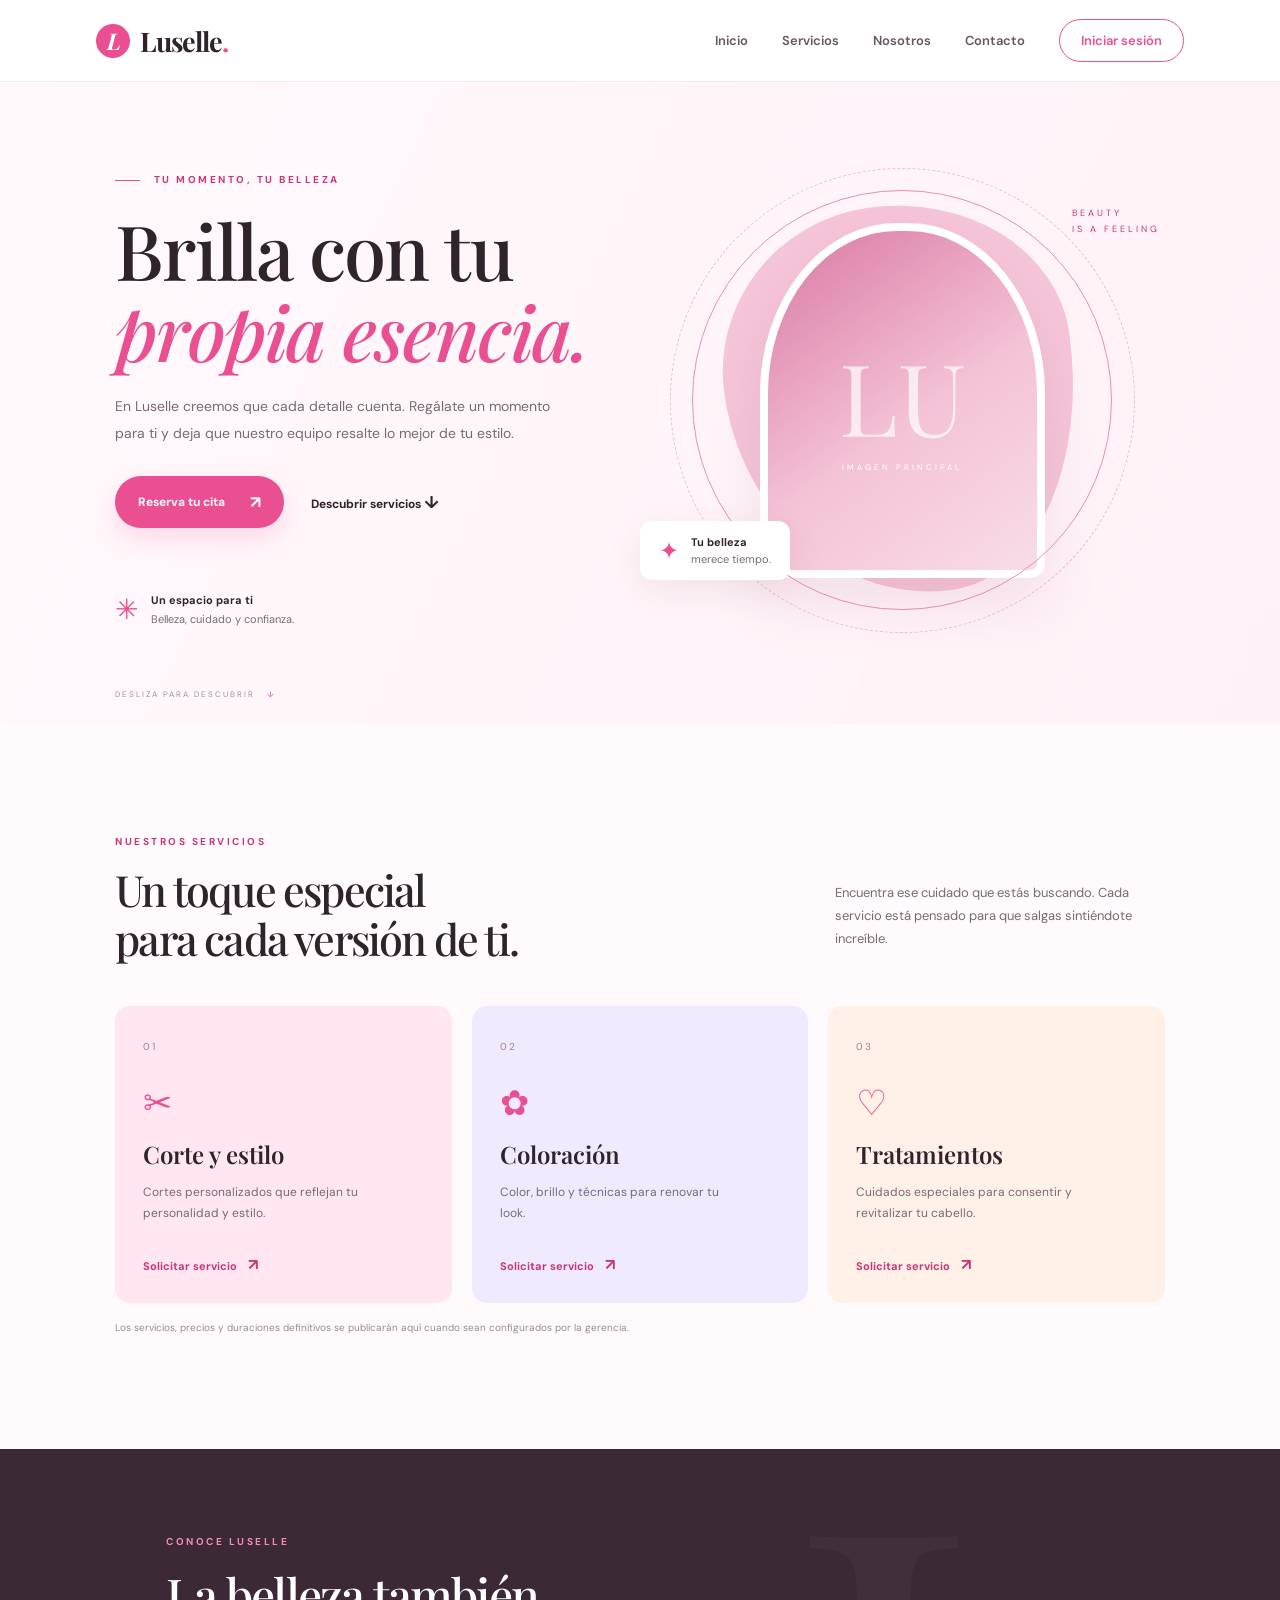
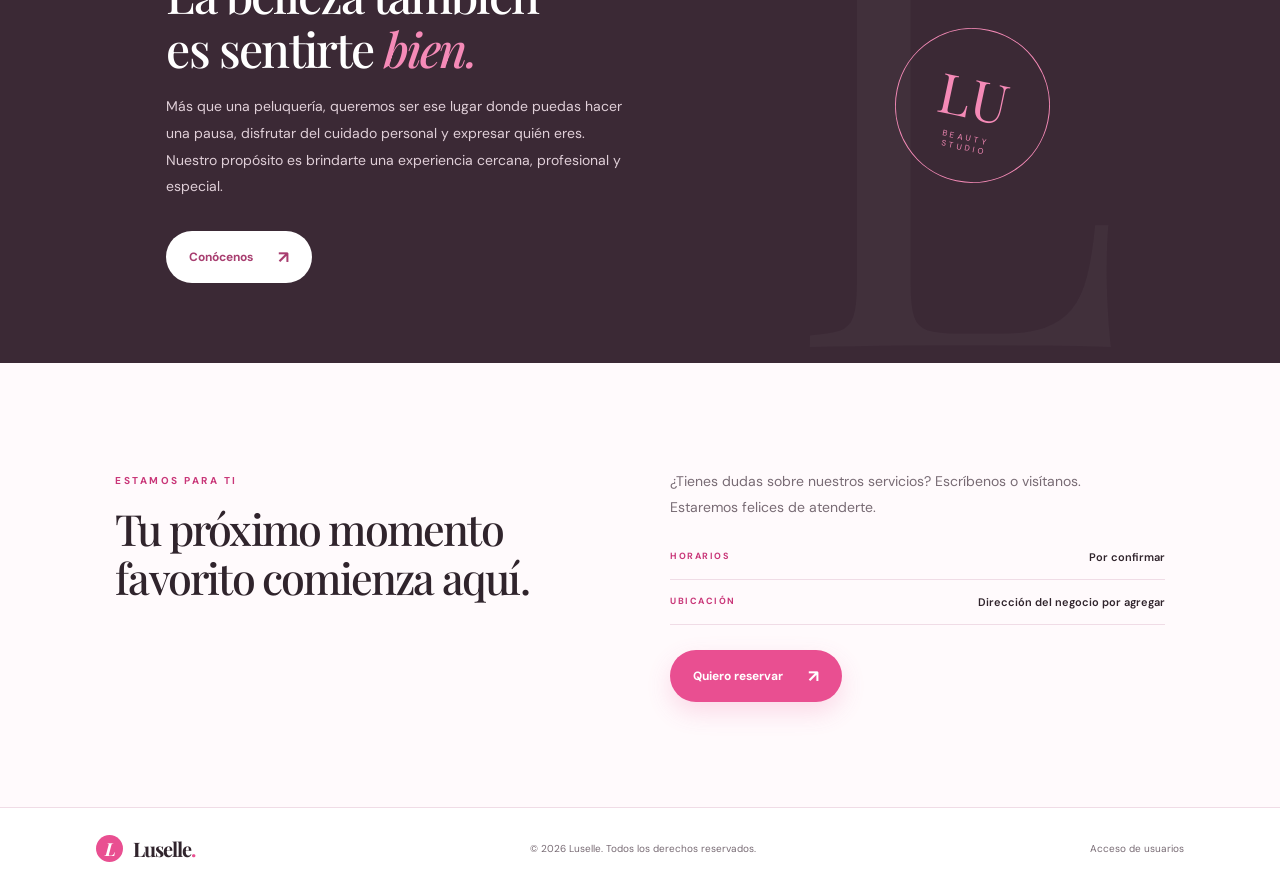
==== index.html @ 965e71ef "Primera version de luselle" ====
<!DOCTYPE html>
<html lang="es">
<head>
  <meta charset="UTF-8">
  <meta name="viewport" content="width=device-width, initial-scale=1.0">
  <meta name="description" content="Luselle: peluquería y belleza. Descubre nuestros servicios y reserva tu próxima cita.">
  <title>Luselle | Belleza que habla por ti</title>
  <link rel="preconnect" href="https://fonts.googleapis.com">
  <link rel="preconnect" href="https://fonts.gstatic.com" crossorigin>
  <link href="https://fonts.googleapis.com/css2?family=DM+Sans:wght@400;500;600;700&family=Playfair+Display:wght@500;600;700&display=swap" rel="stylesheet">
  <link rel="stylesheet" href="css/styles.css">
</head>
<body>
  <header class="site-header">
    <a class="brand" href="#inicio" aria-label="Luselle, ir al inicio"><span class="brand-mark">L</span><span>Luselle<span class="brand-dot">.</span></span></a>
    <button class="menu-toggle" id="menuToggle" aria-label="Abrir menú" aria-expanded="false">☰</button>
    <nav class="nav" id="mainNav">
      <a href="#inicio">Inicio</a>
      <a href="#servicios">Servicios</a>
      <a href="#nosotros">Nosotros</a>
      <a href="#contacto">Contacto</a>
      <a class="nav-login" href="login.html">Iniciar sesión</a>
    </nav>
  </header>

  <main>
    <section class="hero" id="inicio">
      <div class="hero-content">
        <span class="eyebrow"><span class="eyebrow-line"></span> TU MOMENTO, TU BELLEZA</span>
        <h1>Brilla con tu<br><em>propia esencia.</em></h1>
        <p>En Luselle creemos que cada detalle cuenta. Regálate un momento para ti y deja que nuestro equipo resalte lo mejor de tu estilo.</p>
        <div class="hero-actions">
          <a class="button button-primary" href="login.html">Reserva tu cita <span>↗</span></a>
          <a class="text-link" href="#servicios">Descubrir servicios <span>↓</span></a>
        </div>
        <div class="hero-note"><span class="note-star">✳</span><span><strong>Un espacio para ti</strong><br> Belleza, cuidado y confianza.</span></div>
      </div>
      <div class="hero-art" aria-label="Imagen decorativa de belleza">
        <div class="art-blob"></div>
        <div class="art-circle circle-one"></div>
        <div class="art-circle circle-two"></div>
        <div class="art-label">BEAUTY<br>IS A FEELING</div>
        <div class="art-card"><span>✦</span><div><strong>Tu belleza</strong><small> merece tiempo.</small></div></div>
        <div class="art-image-placeholder"><span>LU</span><small>IMAGEN PRINCIPAL</small></div>
      </div>
      <a class="scroll-cue" href="#servicios">DESLIZA PARA DESCUBRIR <span>↓</span></a>
    </section>

    <section class="section services-section" id="servicios">
      <div class="section-heading">
        <div><span class="eyebrow">NUESTROS SERVICIOS</span><h2>Un toque especial<br>para cada versión de ti.</h2></div>
        <p>Encuentra ese cuidado que estás buscando. Cada servicio está pensado para que salgas sintiéndote increíble.</p>
      </div>
      <div class="service-grid">
        <article class="service-card service-pink"><span class="service-number">01</span><div class="service-icon">✂</div><h3>Corte y estilo</h3><p>Cortes personalizados que reflejan tu personalidad y estilo.</p><a href="login.html">Solicitar servicio <span>↗</span></a></article>
        <article class="service-card service-lilac"><span class="service-number">02</span><div class="service-icon">✿</div><h3>Coloración</h3><p>Color, brillo y técnicas para renovar tu look.</p><a href="login.html">Solicitar servicio <span>↗</span></a></article>
        <article class="service-card service-peach"><span class="service-number">03</span><div class="service-icon">♡</div><h3>Tratamientos</h3><p>Cuidados especiales para consentir y revitalizar tu cabello.</p><a href="login.html">Solicitar servicio <span>↗</span></a></article>
      </div>
      <p class="service-footnote">Los servicios, precios y duraciones definitivos se publicarán aquí cuando sean configurados por la gerencia.</p>
    </section>

    <section class="about-section" id="nosotros">
      <div class="about-decoration">L</div>
      <div class="about-copy"><span class="eyebrow">CONOCE LUSELLE</span><h2>La belleza también<br>es sentirte <em>bien.</em></h2><p>Más que una peluquería, queremos ser ese lugar donde puedas hacer una pausa, disfrutar del cuidado personal y expresar quién eres. Nuestro propósito es brindarte una experiencia cercana, profesional y especial.</p><a class="button button-light" href="#contacto">Conócenos <span>↗</span></a></div>
      <div class="about-stamp"><span>LU</span><small>BEAUTY<br>STUDIO</small></div>
    </section>

    <section class="contact-section section" id="contacto">
      <div><span class="eyebrow">ESTAMOS PARA TI</span><h2>Tu próximo momento<br>favorito comienza aquí.</h2></div>
      <div class="contact-details"><p>¿Tienes dudas sobre nuestros servicios? Escríbenos o visítanos. Estaremos felices de atenderte.</p><div class="contact-line"><span>HORARIOS</span><strong>Por confirmar</strong></div><div class="contact-line"><span>UBICACIÓN</span><strong>Dirección del negocio por agregar</strong></div><a class="button button-primary" href="login.html">Quiero reservar <span>↗</span></a></div>
    </section>
  </main>

  <footer class="footer"><a class="brand brand-footer" href="#inicio"><span class="brand-mark">L</span><span>Luselle<span class="brand-dot">.</span></span></a><span>© <span id="year"></span> Luselle. Todos los derechos reservados.</span><a href="login.html">Acceso de usuarios</a></footer>
  <script src="js/main.js"></script>
</body>
</html>
---- css/styles.css ----
:root{--pink:#e94f91;--pink-dark:#c93678;--rose:#fff0f6;--ink:#30242c;--muted:#786b74;--cream:#fffafc;--lilac:#f0e9ff;--peach:#fff0e8;--line:#f0dce6}*{box-sizing:border-box}html{scroll-behavior:smooth}body{margin:0;background:var(--cream);color:var(--ink);font-family:"DM Sans",sans-serif}a{color:inherit;text-decoration:none}.site-header{height:82px;padding:0 7.5%;display:flex;align-items:center;justify-content:space-between;background:#fff;position:sticky;top:0;z-index:10;border-bottom:1px solid #f8eaf0}.brand{display:flex;align-items:center;gap:10px;font-family:"Playfair Display",serif;font-size:27px;font-weight:700;letter-spacing:-1px}.brand-mark{width:34px;height:34px;border-radius:50%;display:grid;place-items:center;background:var(--pink);color:white;font-style:italic;font-size:23px}.brand-dot{color:var(--pink)}.nav{display:flex;align-items:center;gap:34px;font-size:13px;font-weight:600}.nav>a:not(.nav-login){color:#655761}.nav>a:hover,.text-link:hover{color:var(--pink)}.nav-login{padding:12px 21px;border:1px solid var(--pink);border-radius:30px;color:var(--pink)}.menu-toggle{display:none;border:0;background:none;font-size:25px;color:var(--ink)}.hero{min-height:630px;padding:85px 9% 90px;display:grid;grid-template-columns:1fr 1fr;align-items:center;position:relative;overflow:hidden;background:linear-gradient(115deg,#fff9fc 0%,#fff1f7 100%)}.hero-content{max-width:550px;z-index:1}.eyebrow{font-size:10px;letter-spacing:2.5px;font-weight:700;color:var(--pink-dark)}.eyebrow-line{display:inline-block;width:25px;height:1px;background:var(--pink);vertical-align:middle;margin-right:9px}.hero h1,.section h2,.about-copy h2,.contact-section h2,.login-brand h1{font-family:"Playfair Display",serif;font-weight:500;letter-spacing:-1.8px}.hero h1{font-size:clamp(48px,6vw,76px);line-height:1.06;margin:22px 0}.hero h1 em,.about-copy h2 em,.login-brand h1 em{color:var(--pink);font-weight:500}.hero-content>p,.about-copy>p,.contact-details>p{color:var(--muted);font-size:14px;line-height:1.9;max-width:450px}.hero-actions{display:flex;align-items:center;gap:27px;margin-top:30px}.button{display:inline-flex;align-items:center;justify-content:center;gap:25px;padding:15px 23px;border-radius:30px;font-size:12px;font-weight:700;border:0;cursor:pointer}.button-primary{background:var(--pink);color:#fff;box-shadow:0 10px 25px #e94f9130}.button-primary:hover{background:var(--pink-dark);transform:translateY(-2px)}.button span,.text-link span{font-size:17px}.text-link{font-size:12px;font-weight:700}.hero-note{display:flex;align-items:center;gap:13px;margin-top:58px;font-size:11px;color:var(--muted);line-height:1.7}.note-star{font-size:28px;color:var(--pink)}.hero-note strong{color:var(--ink)}.hero-art{height:440px;position:relative;display:grid;place-items:center}.art-blob{width:350px;height:390px;background:#f5c5d9;border-radius:48% 52% 43% 57%/42% 39% 61% 58%;transform:rotate(-8deg);position:absolute}.art-image-placeholder{width:285px;height:355px;border-radius:48% 48% 15px 15px;background:linear-gradient(145deg,#d979a3,#f4c2d6 55%,#f8dce8);position:relative;z-index:1;display:flex;flex-direction:column;align-items:center;justify-content:center;color:#fff;border:8px solid #fff;box-shadow:0 25px 55px #9d4b7020}.art-image-placeholder span{font-family:"Playfair Display";font-size:100px;opacity:.7}.art-image-placeholder small{font-size:8px;letter-spacing:3px}.art-circle{position:absolute;border:1px solid #e98db4;border-radius:50%;z-index:2}.circle-one{width:420px;height:420px}.circle-two{width:465px;height:465px;border-style:dashed;opacity:.55}.art-label{position:absolute;top:26px;right:1%;font-size:9px;line-height:1.7;letter-spacing:3px;color:var(--pink-dark);z-index:3}.art-card{position:absolute;bottom:40px;left:0;background:#fff;padding:14px 19px;display:flex;align-items:center;gap:12px;border-radius:12px;box-shadow:0 10px 35px #71334e18;z-index:3}.art-card>span{color:var(--pink);font-size:24px}.art-card strong,.art-card small{display:block;font-size:11px}.art-card small{color:var(--muted);margin-top:3px}.scroll-cue{position:absolute;bottom:25px;left:9%;font-size:8px;letter-spacing:2px;color:#a58d99}.scroll-cue span{color:var(--pink);margin-left:8px}.section{padding:105px 9%}.section-heading{display:flex;justify-content:space-between;align-items:end;margin-bottom:42px}.section h2,.contact-section h2{font-size:43px;line-height:1.15;margin:15px 0 0}.section-heading>p{max-width:330px;color:var(--muted);font-size:13px;line-height:1.8}.service-grid{display:grid;grid-template-columns:repeat(3,1fr);gap:20px}.service-card{min-height:280px;padding:28px;border-radius:15px;position:relative;overflow:hidden}.service-pink{background:#ffe6f0}.service-lilac{background:#f0eaff}.service-peach{background:#fff0e8}.service-number{font-size:10px;letter-spacing:2px;color:#a77d91}.service-icon{font-size:35px;color:var(--pink);margin:25px 0 12px}.service-card h3{font-family:"Playfair Display";font-size:24px;font-weight:600;margin:0 0 10px}.service-card p{font-size:12px;line-height:1.8;color:var(--muted);max-width:240px}.service-card>a{display:inline-block;margin-top:17px;font-size:11px;font-weight:700;color:var(--pink-dark)}.service-card>a span{font-size:16px;margin-left:8px}.service-footnote{font-size:10px;color:#9a8992;margin-top:18px}.about-section{min-height:440px;background:#3b2935;color:#fff;padding:80px 13%;position:relative;overflow:hidden;display:flex;align-items:center}.about-copy{max-width:540px;position:relative;z-index:1}.about-copy .eyebrow{color:#f58ab7}.about-copy h2{font-size:48px;line-height:1.12;margin:18px 0}.about-copy h2 em{color:#f58ab7}.about-copy>p{color:#e0cfd8;max-width:470px}.button-light{background:#fff;color:#a83e70;margin-top:17px}.about-decoration{position:absolute;right:12%;top:-130px;font-family:"Playfair Display";font-size:580px;color:#ffffff08}.about-stamp{position:absolute;right:18%;width:155px;height:155px;border:1px solid #f58ab7;border-radius:50%;display:flex;align-items:center;justify-content:center;flex-direction:column;color:#f58ab7;transform:rotate(12deg)}.about-stamp span{font-family:"Playfair Display";font-size:55px}.about-stamp small{font-size:8px;letter-spacing:3px;text-align:center}.contact-section{display:grid;grid-template-columns:1fr 1fr;gap:60px}.contact-details>p{margin-top:0}.contact-line{padding:15px 0;border-bottom:1px solid var(--line);display:flex;justify-content:space-between;gap:20px;font-size:11px}.contact-line span{color:var(--pink-dark);letter-spacing:1.5px;font-size:9px;font-weight:700}.contact-line strong{font-weight:600}.contact-details .button{margin-top:25px}.footer{padding:27px 7.5%;display:flex;align-items:center;justify-content:space-between;background:#fff;border-top:1px solid var(--line);font-size:10px;color:var(--muted)}.brand-footer{font-size:20px;color:var(--ink)}.brand-footer .brand-mark{width:27px;height:27px;font-size:18px}.login-page{min-height:100vh;background:linear-gradient(135deg,#fff5f9,#fce3ee);padding:35px 7%}.back-home{font-size:12px;color:var(--pink-dark);font-weight:700}.login-shell{max-width:950px;min-height:590px;margin:35px auto;background:white;border-radius:22px;overflow:hidden;display:grid;grid-template-columns:1fr 1fr;box-shadow:0 25px 80px #9d4b7018}.login-brand{background:#3b2935;color:white;padding:55px 45px;position:relative;overflow:hidden}.login-brand .brand{color:white;margin-bottom:75px}.login-brand .eyebrow{color:#f58ab7}.login-brand h1{font-size:48px;line-height:1.12}.login-brand>p{font-size:12px;line-height:1.8;color:#e0cfd8;max-width:300px}.login-decoration{position:absolute;right:-25px;bottom:-90px;font-size:260px;color:#f58ab71c}.login-form{padding:70px 55px;display:flex;flex-direction:column;justify-content:center}.login-form h2{font-family:"Playfair Display";font-size:34px;margin:12px 0 30px}.login-form label{font-size:11px;font-weight:700;margin:15px 0 8px}.login-form input{padding:14px;border:1px solid var(--line);border-radius:8px;font:inherit;font-size:12px;outline:none}.login-form input:focus{border-color:var(--pink)}.login-submit{margin-top:25px;width:100%}.form-note,.login-help{font-size:10px;line-height:1.6;color:#988791;text-align:center}.login-help{margin-top:25px}.login-help span{color:var(--pink-dark)}@media(max-width:800px){.site-header{height:70px;padding:0 6%}.menu-toggle{display:block}.nav{display:none;position:absolute;top:70px;left:0;right:0;background:white;padding:22px 6%;flex-direction:column;align-items:stretch;gap:20px;box-shadow:0 15px 25px #0000000c}.nav.open{display:flex}.nav-login{text-align:center}.hero{grid-template-columns:1fr;padding:65px 7% 90px}.hero-art{height:390px;margin-top:30px}.section{padding:75px 7%}.section-heading{display:block}.section-heading>p{margin-top:20px}.service-grid{grid-template-columns:1fr}.service-card{min-height:240px}.about-section{padding:70px 8%}.about-stamp{right:7%;opacity:.35}.contact-section{grid-template-columns:1fr;gap:25px}.footer{padding:25px 6%;gap:15px;flex-wrap:wrap}.login-shell{grid-template-columns:1fr}.login-brand{padding:35px}.login-brand .brand{margin-bottom:35px}.login-brand h1{font-size:39px}.login-form{padding:45px 30px}}@media(max-width:430px){.hero h1{font-size:49px}.hero-art{transform:scale(.85);margin:-5px -25px}.hero-actions{gap:15px;flex-wrap:wrap}.section h2,.contact-section h2{font-size:36px}.footer{justify-content:center;text-align:center}.login-page{padding:20px 5%}.login-brand{padding:28px}.login-form{padding:35px 25px}}
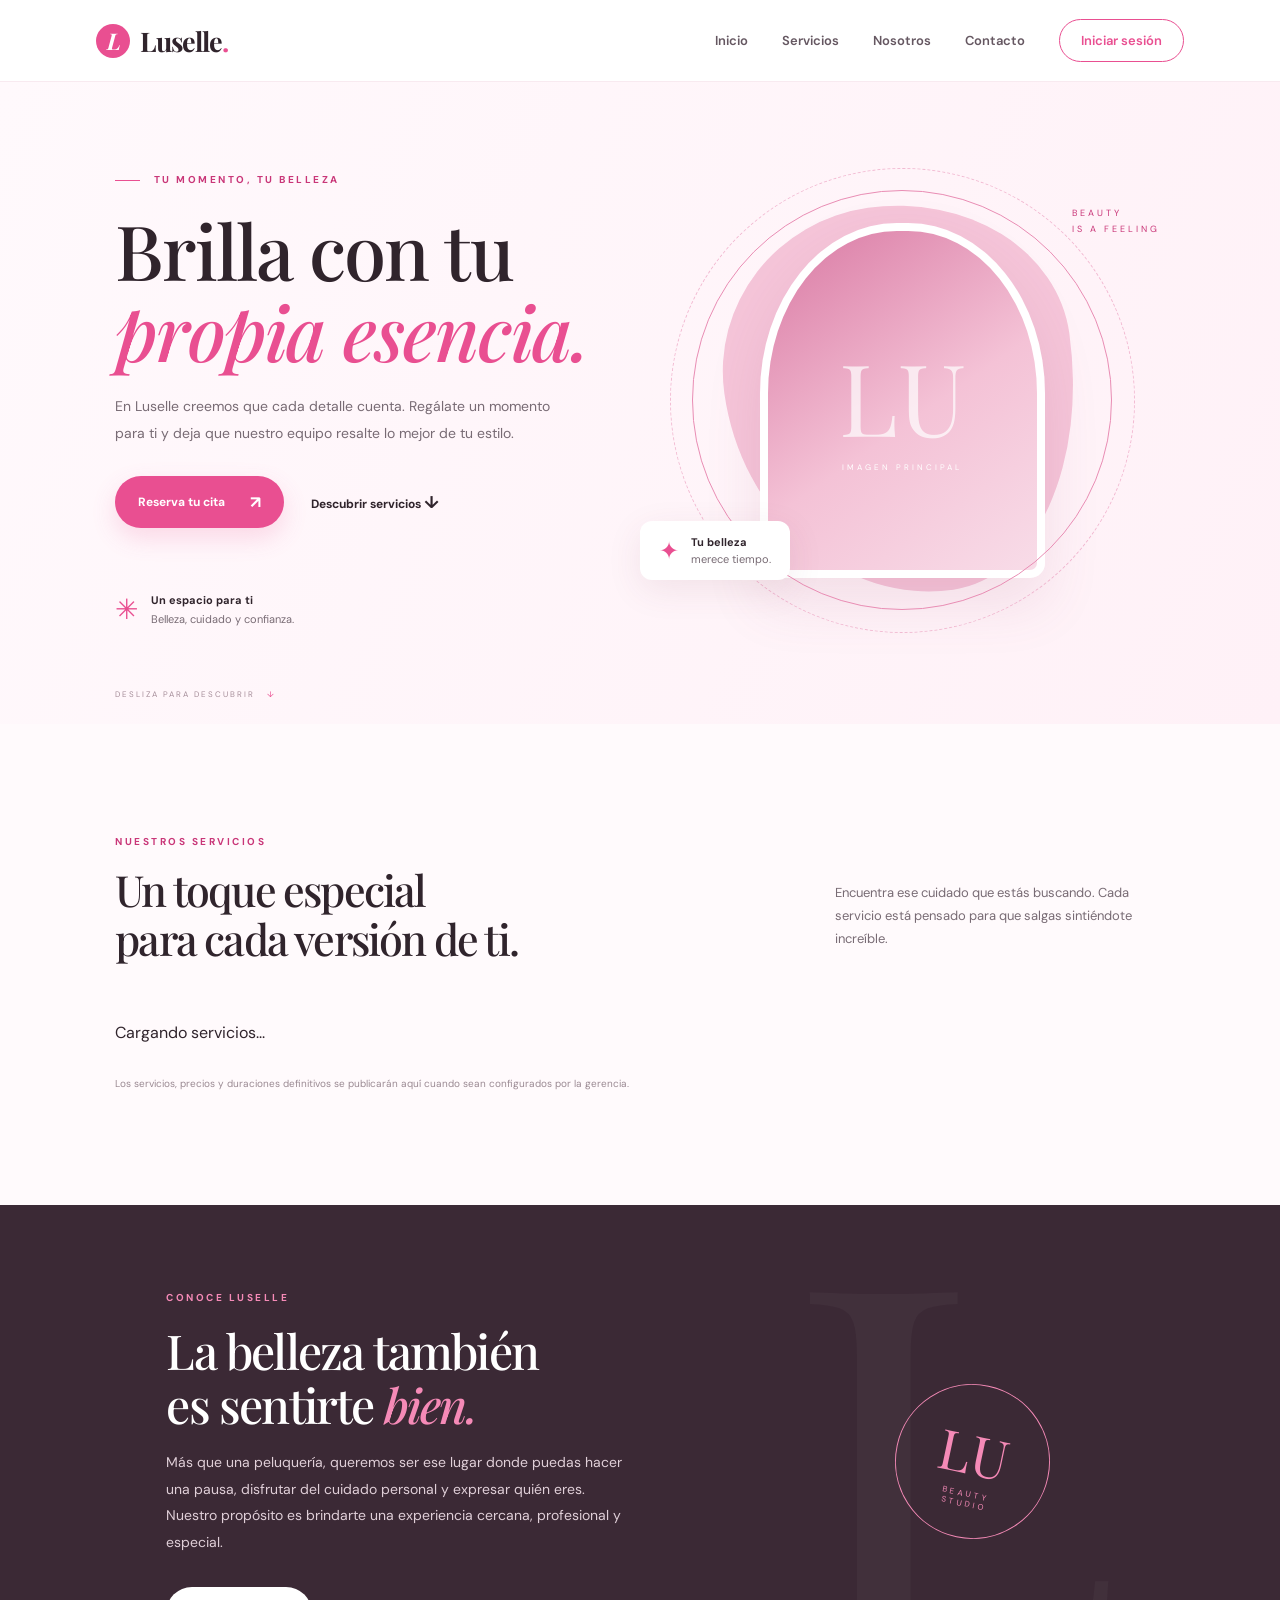
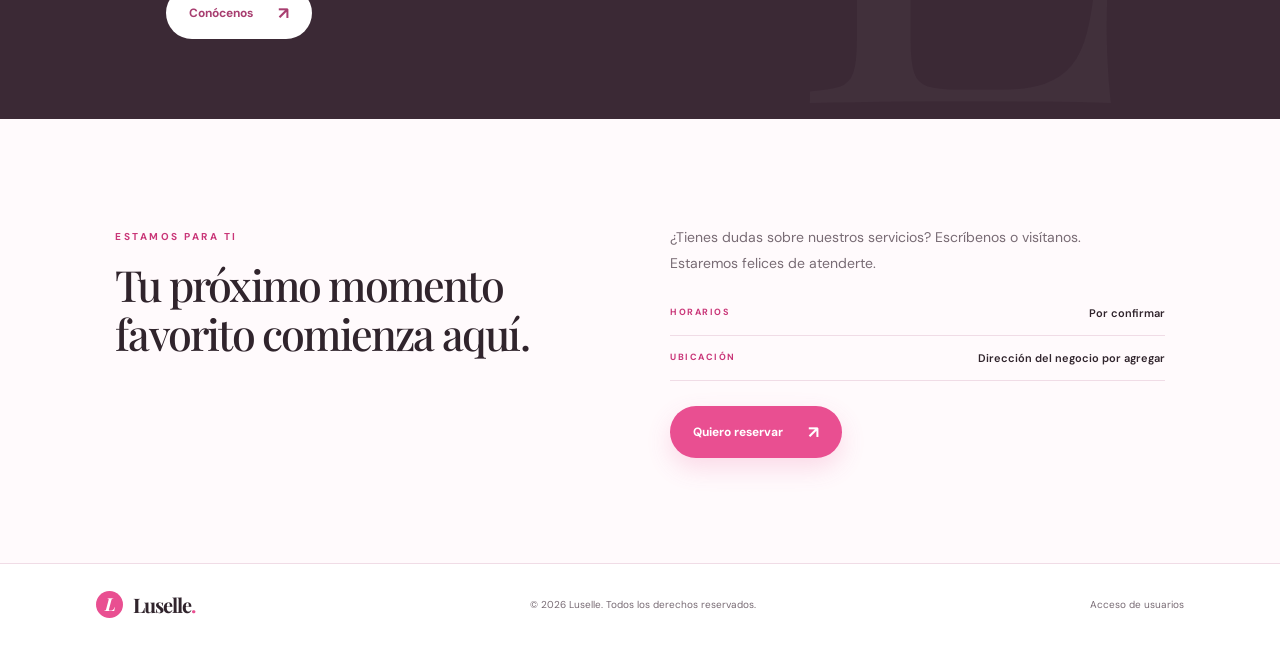
==== commit a3bd0cb6: "Actualizacion de archivos login e index" ====
--- a/index.html
+++ b/index.html
@@ -51,10 +51,8 @@
         <div><span class="eyebrow">NUESTROS SERVICIOS</span><h2>Un toque especial<br>para cada versión de ti.</h2></div>
         <p>Encuentra ese cuidado que estás buscando. Cada servicio está pensado para que salgas sintiéndote increíble.</p>
       </div>
-      <div class="service-grid">
-        <article class="service-card service-pink"><span class="service-number">01</span><div class="service-icon">✂</div><h3>Corte y estilo</h3><p>Cortes personalizados que reflejan tu personalidad y estilo.</p><a href="login.html">Solicitar servicio <span>↗</span></a></article>
-        <article class="service-card service-lilac"><span class="service-number">02</span><div class="service-icon">✿</div><h3>Coloración</h3><p>Color, brillo y técnicas para renovar tu look.</p><a href="login.html">Solicitar servicio <span>↗</span></a></article>
-        <article class="service-card service-peach"><span class="service-number">03</span><div class="service-icon">♡</div><h3>Tratamientos</h3><p>Cuidados especiales para consentir y revitalizar tu cabello.</p><a href="login.html">Solicitar servicio <span>↗</span></a></article>
+      <div class="service-grid" id="publicServices">
+        <p class="service-loading">Cargando servicios...</p>
       </div>
       <p class="service-footnote">Los servicios, precios y duraciones definitivos se publicarán aquí cuando sean configurados por la gerencia.</p>
     </section>
@@ -72,6 +70,8 @@
   </main>
 
   <footer class="footer"><a class="brand brand-footer" href="#inicio"><span class="brand-mark">L</span><span>Luselle<span class="brand-dot">.</span></span></a><span>© <span id="year"></span> Luselle. Todos los derechos reservados.</span><a href="login.html">Acceso de usuarios</a></footer>
+  <script src="js/config.js"></script>
+  <script src="js/api.js"></script>
   <script src="js/main.js"></script>
 </body>
 </html>
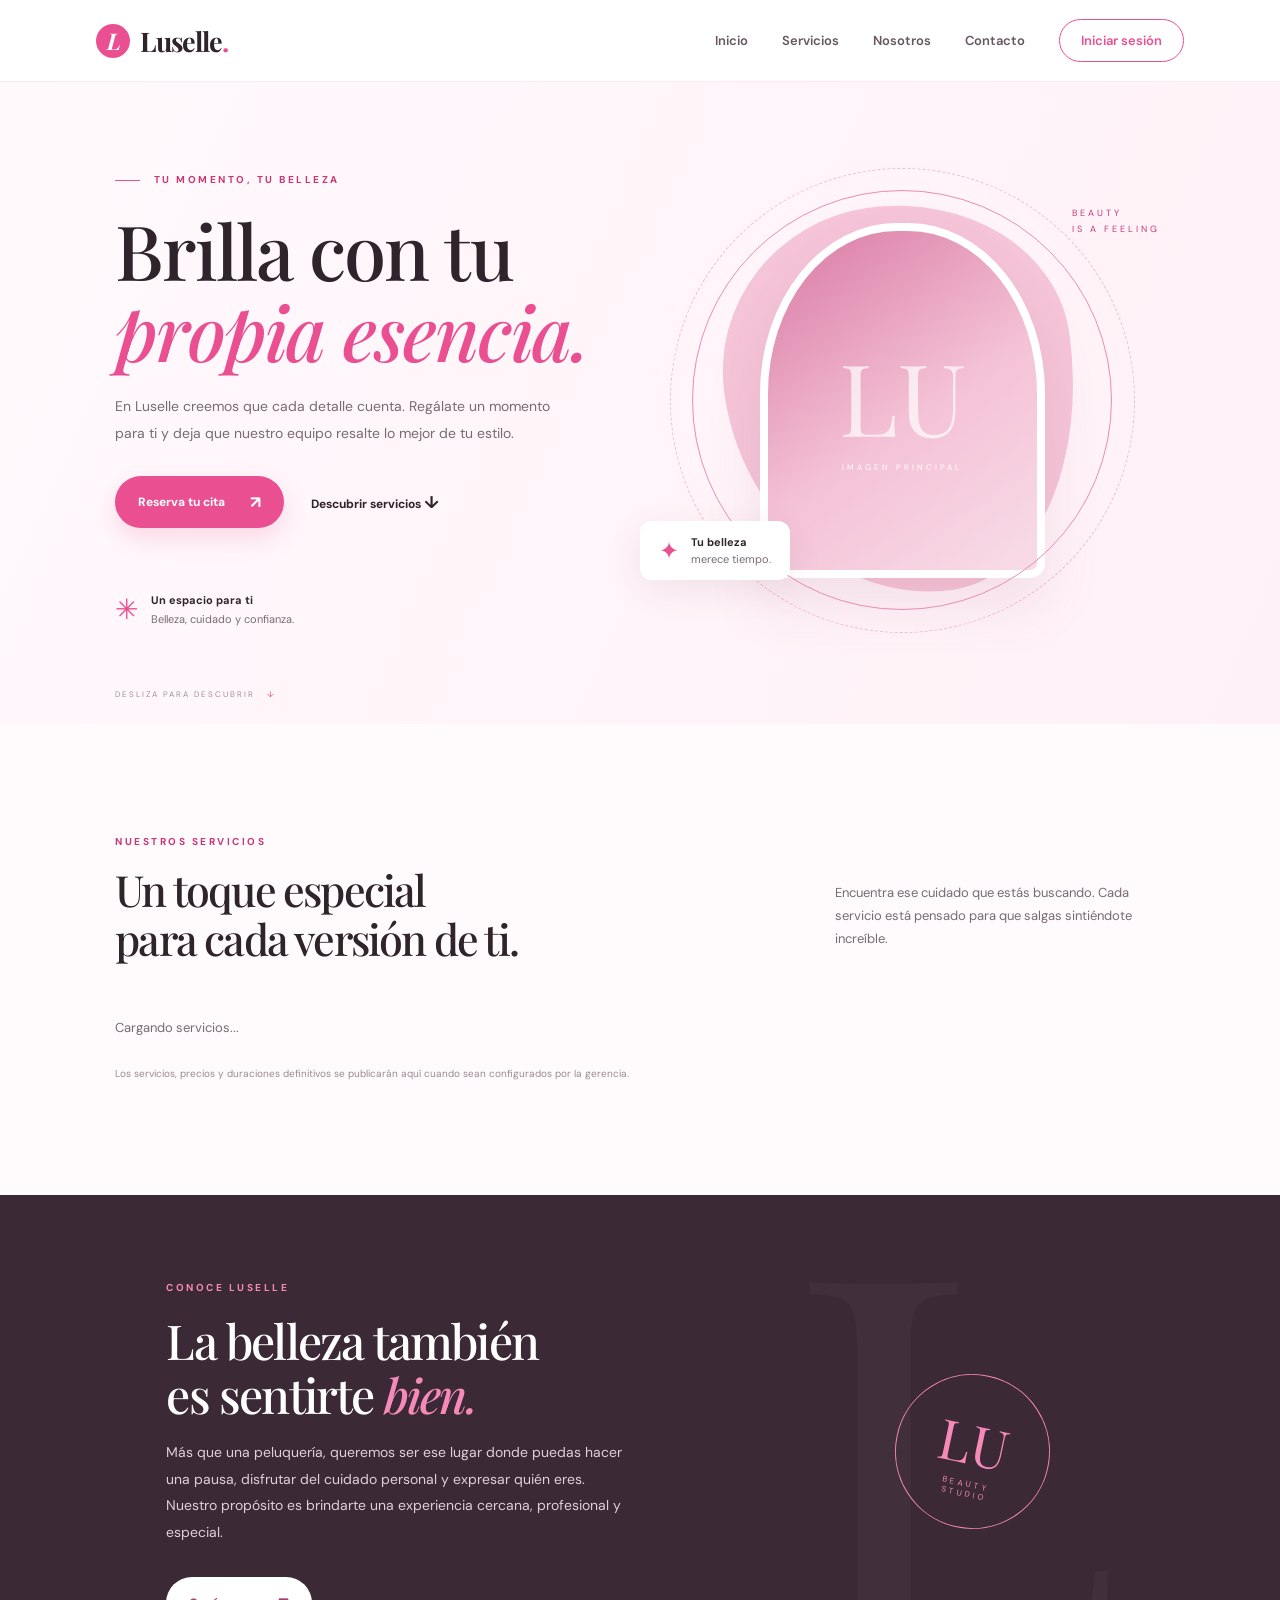
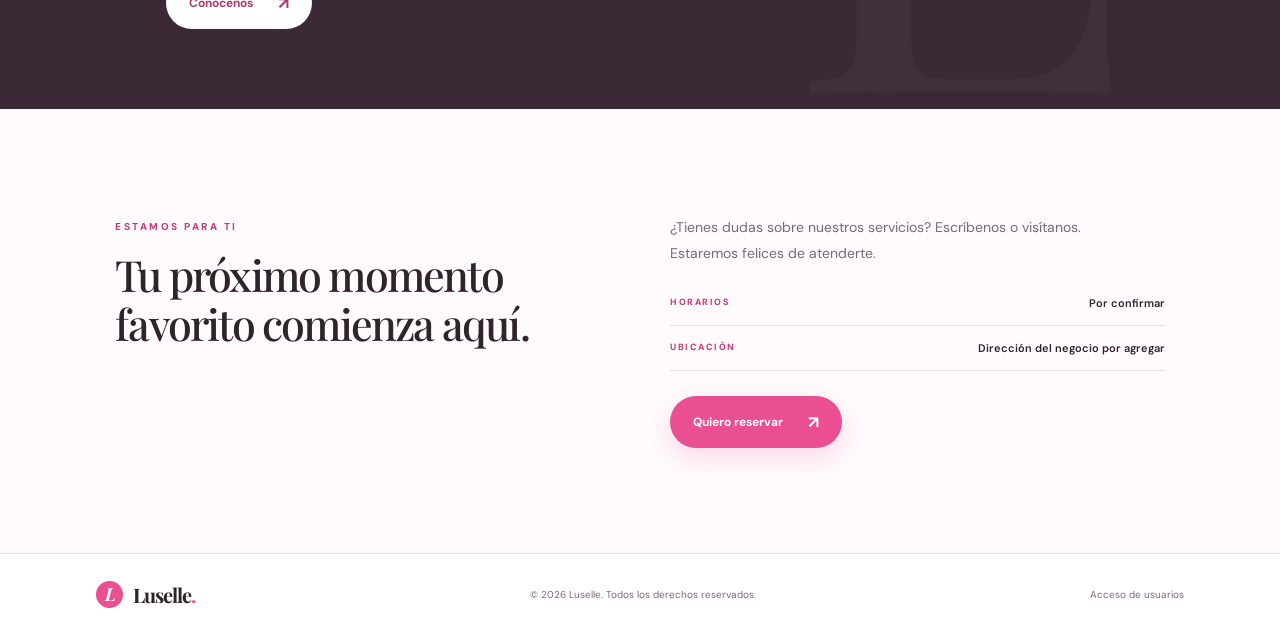
==== commit 3206fe56: "Actualizacion de archivo styles" ====
--- a/index.html
+++ b/index.html
@@ -1,77 +1,292 @@
+
 <!DOCTYPE html>
 <html lang="es">
+
 <head>
-  <meta charset="UTF-8">
-  <meta name="viewport" content="width=device-width, initial-scale=1.0">
-  <meta name="description" content="Luselle: peluquería y belleza. Descubre nuestros servicios y reserva tu próxima cita.">
-  <title>Luselle | Belleza que habla por ti</title>
-  <link rel="preconnect" href="https://fonts.googleapis.com">
-  <link rel="preconnect" href="https://fonts.gstatic.com" crossorigin>
-  <link href="https://fonts.googleapis.com/css2?family=DM+Sans:wght@400;500;600;700&family=Playfair+Display:wght@500;600;700&display=swap" rel="stylesheet">
-  <link rel="stylesheet" href="css/styles.css">
+    <meta charset="UTF-8">
+    <meta name="viewport" content="width=device-width, initial-scale=1.0">
+
+    <meta name="description"
+        content="Luselle: peluquería y belleza. Descubre nuestros servicios y reserva tu próxima cita.">
+
+    <meta name="theme-color" content="#fff5f9">
+
+    <title>Luselle | Belleza que habla por ti</title>
+
+    <!-- Fuentes -->
+    <link rel="preconnect" href="https://fonts.googleapis.com">
+    <link rel="preconnect" href="https://fonts.gstatic.com" crossorigin>
+
+    <link
+        href="https://fonts.googleapis.com/css2?family=DM+Sans:wght@400;500;600;700&family=Playfair+Display:wght@500;600;700&display=swap"
+        rel="stylesheet">
+
+    <!-- CSS principal -->
+    <link rel="stylesheet" href="css/styles.css">
 </head>
+
 <body>
-  <header class="site-header">
-    <a class="brand" href="#inicio" aria-label="Luselle, ir al inicio"><span class="brand-mark">L</span><span>Luselle<span class="brand-dot">.</span></span></a>
-    <button class="menu-toggle" id="menuToggle" aria-label="Abrir menú" aria-expanded="false">☰</button>
-    <nav class="nav" id="mainNav">
-      <a href="#inicio">Inicio</a>
-      <a href="#servicios">Servicios</a>
-      <a href="#nosotros">Nosotros</a>
-      <a href="#contacto">Contacto</a>
-      <a class="nav-login" href="login.html">Iniciar sesión</a>
-    </nav>
-  </header>
-
-  <main>
-    <section class="hero" id="inicio">
-      <div class="hero-content">
-        <span class="eyebrow"><span class="eyebrow-line"></span> TU MOMENTO, TU BELLEZA</span>
-        <h1>Brilla con tu<br><em>propia esencia.</em></h1>
-        <p>En Luselle creemos que cada detalle cuenta. Regálate un momento para ti y deja que nuestro equipo resalte lo mejor de tu estilo.</p>
-        <div class="hero-actions">
-          <a class="button button-primary" href="login.html">Reserva tu cita <span>↗</span></a>
-          <a class="text-link" href="#servicios">Descubrir servicios <span>↓</span></a>
-        </div>
-        <div class="hero-note"><span class="note-star">✳</span><span><strong>Un espacio para ti</strong><br> Belleza, cuidado y confianza.</span></div>
-      </div>
-      <div class="hero-art" aria-label="Imagen decorativa de belleza">
-        <div class="art-blob"></div>
-        <div class="art-circle circle-one"></div>
-        <div class="art-circle circle-two"></div>
-        <div class="art-label">BEAUTY<br>IS A FEELING</div>
-        <div class="art-card"><span>✦</span><div><strong>Tu belleza</strong><small> merece tiempo.</small></div></div>
-        <div class="art-image-placeholder"><span>LU</span><small>IMAGEN PRINCIPAL</small></div>
-      </div>
-      <a class="scroll-cue" href="#servicios">DESLIZA PARA DESCUBRIR <span>↓</span></a>
-    </section>
-
-    <section class="section services-section" id="servicios">
-      <div class="section-heading">
-        <div><span class="eyebrow">NUESTROS SERVICIOS</span><h2>Un toque especial<br>para cada versión de ti.</h2></div>
-        <p>Encuentra ese cuidado que estás buscando. Cada servicio está pensado para que salgas sintiéndote increíble.</p>
-      </div>
-      <div class="service-grid" id="publicServices">
-        <p class="service-loading">Cargando servicios...</p>
-      </div>
-      <p class="service-footnote">Los servicios, precios y duraciones definitivos se publicarán aquí cuando sean configurados por la gerencia.</p>
-    </section>
-
-    <section class="about-section" id="nosotros">
-      <div class="about-decoration">L</div>
-      <div class="about-copy"><span class="eyebrow">CONOCE LUSELLE</span><h2>La belleza también<br>es sentirte <em>bien.</em></h2><p>Más que una peluquería, queremos ser ese lugar donde puedas hacer una pausa, disfrutar del cuidado personal y expresar quién eres. Nuestro propósito es brindarte una experiencia cercana, profesional y especial.</p><a class="button button-light" href="#contacto">Conócenos <span>↗</span></a></div>
-      <div class="about-stamp"><span>LU</span><small>BEAUTY<br>STUDIO</small></div>
-    </section>
-
-    <section class="contact-section section" id="contacto">
-      <div><span class="eyebrow">ESTAMOS PARA TI</span><h2>Tu próximo momento<br>favorito comienza aquí.</h2></div>
-      <div class="contact-details"><p>¿Tienes dudas sobre nuestros servicios? Escríbenos o visítanos. Estaremos felices de atenderte.</p><div class="contact-line"><span>HORARIOS</span><strong>Por confirmar</strong></div><div class="contact-line"><span>UBICACIÓN</span><strong>Dirección del negocio por agregar</strong></div><a class="button button-primary" href="login.html">Quiero reservar <span>↗</span></a></div>
-    </section>
-  </main>
-
-  <footer class="footer"><a class="brand brand-footer" href="#inicio"><span class="brand-mark">L</span><span>Luselle<span class="brand-dot">.</span></span></a><span>© <span id="year"></span> Luselle. Todos los derechos reservados.</span><a href="login.html">Acceso de usuarios</a></footer>
-  <script src="js/config.js"></script>
-  <script src="js/api.js"></script>
-  <script src="js/main.js"></script>
+
+    <!-- ENCABEZADO -->
+    <header class="site-header">
+
+        <a class="brand" href="#inicio" aria-label="Luselle, ir al inicio">
+            <span class="brand-mark">L</span>
+            <span>Luselle<span class="brand-dot">.</span></span>
+        </a>
+
+        <button
+            class="menu-toggle"
+            id="menuToggle"
+            type="button"
+            aria-label="Abrir menú"
+            aria-expanded="false"
+            aria-controls="mainNav">
+            ☰
+        </button>
+
+        <nav class="nav" id="mainNav">
+            <a href="#inicio">Inicio</a>
+            <a href="#servicios">Servicios</a>
+            <a href="#nosotros">Nosotros</a>
+            <a href="#contacto">Contacto</a>
+
+            <a class="nav-login" href="login.html">
+                Iniciar sesión
+            </a>
+        </nav>
+
+    </header>
+
+    <main>
+
+        <!-- INICIO / PORTADA -->
+        <section class="hero" id="inicio">
+
+            <div class="hero-content">
+
+                <span class="eyebrow">
+                    <span class="eyebrow-line"></span>
+                    TU MOMENTO, TU BELLEZA
+                </span>
+
+                <h1>
+                    Brilla con tu<br>
+                    <em>propia esencia.</em>
+                </h1>
+
+                <p>
+                    En Luselle creemos que cada detalle cuenta.
+                    Regálate un momento para ti y deja que nuestro
+                    equipo resalte lo mejor de tu estilo.
+                </p>
+
+                <div class="hero-actions">
+
+                    <a class="button button-primary" href="login.html">
+                        Reserva tu cita
+                        <span>↗</span>
+                    </a>
+
+                    <a class="text-link" href="#servicios">
+                        Descubrir servicios
+                        <span>↓</span>
+                    </a>
+
+                </div>
+
+                <div class="hero-note">
+                    <span class="note-star">✳</span>
+
+                    <span>
+                        <strong>Un espacio para ti</strong><br>
+                        Belleza, cuidado y confianza.
+                    </span>
+                </div>
+
+            </div>
+
+            <!-- ELEMENTO DECORATIVO -->
+            <div class="hero-art" aria-label="Decoración de Luselle">
+
+                <div class="art-blob"></div>
+
+                <div class="art-circle circle-one"></div>
+                <div class="art-circle circle-two"></div>
+
+                <div class="art-label">
+                    BEAUTY<br>
+                    IS A FEELING
+                </div>
+
+                <div class="art-card">
+                    <span>✦</span>
+
+                    <div>
+                        <strong>Tu belleza</strong>
+                        <small>merece tiempo.</small>
+                    </div>
+                </div>
+
+                <div class="art-image-placeholder">
+                    <span>LU</span>
+                    <small>IMAGEN PRINCIPAL</small>
+                </div>
+
+            </div>
+
+            <a class="scroll-cue" href="#servicios">
+                DESLIZA PARA DESCUBRIR
+                <span>↓</span>
+            </a>
+
+        </section>
+
+        <!-- SERVICIOS -->
+        <section class="section services-section" id="servicios">
+
+            <div class="section-heading">
+
+                <div>
+                    <span class="eyebrow">NUESTROS SERVICIOS</span>
+
+                    <h2>
+                        Un toque especial<br>
+                        para cada versión de ti.
+                    </h2>
+                </div>
+
+                <p>
+                    Encuentra ese cuidado que estás buscando.
+                    Cada servicio está pensado para que salgas
+                    sintiéndote increíble.
+                </p>
+
+            </div>
+
+            <!-- Los servicios se cargan desde Cloudflare D1 -->
+            <div class="service-grid" id="publicServices">
+                <p class="service-loading">
+                    Cargando servicios...
+                </p>
+            </div>
+
+            <p class="service-footnote">
+                Los servicios, precios y duraciones definitivos
+                se publicarán aquí cuando sean configurados
+                por la gerencia.
+            </p>
+
+        </section>
+
+        <!-- NOSOTROS -->
+        <section class="about-section" id="nosotros">
+
+            <div class="about-decoration">L</div>
+
+            <div class="about-copy">
+
+                <span class="eyebrow">
+                    CONOCE LUSELLE
+                </span>
+
+                <h2>
+                    La belleza también<br>
+                    es sentirte <em>bien.</em>
+                </h2>
+
+                <p>
+                    Más que una peluquería, queremos ser ese lugar
+                    donde puedas hacer una pausa, disfrutar del
+                    cuidado personal y expresar quién eres.
+                    Nuestro propósito es brindarte una experiencia
+                    cercana, profesional y especial.
+                </p>
+
+                <a class="button button-light" href="#contacto">
+                    Conócenos
+                    <span>↗</span>
+                </a>
+
+            </div>
+
+            <div class="about-stamp">
+                <span>LU</span>
+
+                <small>
+                    BEAUTY<br>
+                    STUDIO
+                </small>
+            </div>
+
+        </section>
+
+        <!-- CONTACTO -->
+        <section class="contact-section section" id="contacto">
+
+            <div>
+                <span class="eyebrow">
+                    ESTAMOS PARA TI
+                </span>
+
+                <h2>
+                    Tu próximo momento<br>
+                    favorito comienza aquí.
+                </h2>
+            </div>
+
+            <div class="contact-details">
+
+                <p>
+                    ¿Tienes dudas sobre nuestros servicios?
+                    Escríbenos o visítanos. Estaremos felices
+                    de atenderte.
+                </p>
+
+                <div class="contact-line">
+                    <span>HORARIOS</span>
+                    <strong>Por confirmar</strong>
+                </div>
+
+                <div class="contact-line">
+                    <span>UBICACIÓN</span>
+                    <strong>Dirección del negocio por agregar</strong>
+                </div>
+
+                <a class="button button-primary" href="login.html">
+                    Quiero reservar
+                    <span>↗</span>
+                </a>
+
+            </div>
+
+        </section>
+
+    </main>
+
+    <!-- PIE DE PÁGINA -->
+    <footer class="footer">
+
+        <a class="brand brand-footer" href="#inicio">
+            <span class="brand-mark">L</span>
+            <span>Luselle<span class="brand-dot">.</span></span>
+        </a>
+
+        <span>
+            © <span id="year"></span>
+            Luselle. Todos los derechos reservados.
+        </span>
+
+        <a href="login.html">
+            Acceso de usuarios
+        </a>
+
+    </footer>
+
+    <!-- JAVASCRIPT -->
+    <script src="js/config.js"></script>
+    <script src="js/api.js"></script>
+    <script src="js/main.js"></script>
+
 </body>
 </html>
--- a/css/styles.css
+++ b/css/styles.css
@@ -1 +1,1321 @@
-:root{--pink:#e94f91;--pink-dark:#c93678;--rose:#fff0f6;--ink:#30242c;--muted:#786b74;--cream:#fffafc;--lilac:#f0e9ff;--peach:#fff0e8;--line:#f0dce6}*{box-sizing:border-box}html{scroll-behavior:smooth}body{margin:0;background:var(--cream);color:var(--ink);font-family:"DM Sans",sans-serif}a{color:inherit;text-decoration:none}.site-header{height:82px;padding:0 7.5%;display:flex;align-items:center;justify-content:space-between;background:#fff;position:sticky;top:0;z-index:10;border-bottom:1px solid #f8eaf0}.brand{display:flex;align-items:center;gap:10px;font-family:"Playfair Display",serif;font-size:27px;font-weight:700;letter-spacing:-1px}.brand-mark{width:34px;height:34px;border-radius:50%;display:grid;place-items:center;background:var(--pink);color:white;font-style:italic;font-size:23px}.brand-dot{color:var(--pink)}.nav{display:flex;align-items:center;gap:34px;font-size:13px;font-weight:600}.nav>a:not(.nav-login){color:#655761}.nav>a:hover,.text-link:hover{color:var(--pink)}.nav-login{padding:12px 21px;border:1px solid var(--pink);border-radius:30px;color:var(--pink)}.menu-toggle{display:none;border:0;background:none;font-size:25px;color:var(--ink)}.hero{min-height:630px;padding:85px 9% 90px;display:grid;grid-template-columns:1fr 1fr;align-items:center;position:relative;overflow:hidden;background:linear-gradient(115deg,#fff9fc 0%,#fff1f7 100%)}.hero-content{max-width:550px;z-index:1}.eyebrow{font-size:10px;letter-spacing:2.5px;font-weight:700;color:var(--pink-dark)}.eyebrow-line{display:inline-block;width:25px;height:1px;background:var(--pink);vertical-align:middle;margin-right:9px}.hero h1,.section h2,.about-copy h2,.contact-section h2,.login-brand h1{font-family:"Playfair Display",serif;font-weight:500;letter-spacing:-1.8px}.hero h1{font-size:clamp(48px,6vw,76px);line-height:1.06;margin:22px 0}.hero h1 em,.about-copy h2 em,.login-brand h1 em{color:var(--pink);font-weight:500}.hero-content>p,.about-copy>p,.contact-details>p{color:var(--muted);font-size:14px;line-height:1.9;max-width:450px}.hero-actions{display:flex;align-items:center;gap:27px;margin-top:30px}.button{display:inline-flex;align-items:center;justify-content:center;gap:25px;padding:15px 23px;border-radius:30px;font-size:12px;font-weight:700;border:0;cursor:pointer}.button-primary{background:var(--pink);color:#fff;box-shadow:0 10px 25px #e94f9130}.button-primary:hover{background:var(--pink-dark);transform:translateY(-2px)}.button span,.text-link span{font-size:17px}.text-link{font-size:12px;font-weight:700}.hero-note{display:flex;align-items:center;gap:13px;margin-top:58px;font-size:11px;color:var(--muted);line-height:1.7}.note-star{font-size:28px;color:var(--pink)}.hero-note strong{color:var(--ink)}.hero-art{height:440px;position:relative;display:grid;place-items:center}.art-blob{width:350px;height:390px;background:#f5c5d9;border-radius:48% 52% 43% 57%/42% 39% 61% 58%;transform:rotate(-8deg);position:absolute}.art-image-placeholder{width:285px;height:355px;border-radius:48% 48% 15px 15px;background:linear-gradient(145deg,#d979a3,#f4c2d6 55%,#f8dce8);position:relative;z-index:1;display:flex;flex-direction:column;align-items:center;justify-content:center;color:#fff;border:8px solid #fff;box-shadow:0 25px 55px #9d4b7020}.art-image-placeholder span{font-family:"Playfair Display";font-size:100px;opacity:.7}.art-image-placeholder small{font-size:8px;letter-spacing:3px}.art-circle{position:absolute;border:1px solid #e98db4;border-radius:50%;z-index:2}.circle-one{width:420px;height:420px}.circle-two{width:465px;height:465px;border-style:dashed;opacity:.55}.art-label{position:absolute;top:26px;right:1%;font-size:9px;line-height:1.7;letter-spacing:3px;color:var(--pink-dark);z-index:3}.art-card{position:absolute;bottom:40px;left:0;background:#fff;padding:14px 19px;display:flex;align-items:center;gap:12px;border-radius:12px;box-shadow:0 10px 35px #71334e18;z-index:3}.art-card>span{color:var(--pink);font-size:24px}.art-card strong,.art-card small{display:block;font-size:11px}.art-card small{color:var(--muted);margin-top:3px}.scroll-cue{position:absolute;bottom:25px;left:9%;font-size:8px;letter-spacing:2px;color:#a58d99}.scroll-cue span{color:var(--pink);margin-left:8px}.section{padding:105px 9%}.section-heading{display:flex;justify-content:space-between;align-items:end;margin-bottom:42px}.section h2,.contact-section h2{font-size:43px;line-height:1.15;margin:15px 0 0}.section-heading>p{max-width:330px;color:var(--muted);font-size:13px;line-height:1.8}.service-grid{display:grid;grid-template-columns:repeat(3,1fr);gap:20px}.service-card{min-height:280px;padding:28px;border-radius:15px;position:relative;overflow:hidden}.service-pink{background:#ffe6f0}.service-lilac{background:#f0eaff}.service-peach{background:#fff0e8}.service-number{font-size:10px;letter-spacing:2px;color:#a77d91}.service-icon{font-size:35px;color:var(--pink);margin:25px 0 12px}.service-card h3{font-family:"Playfair Display";font-size:24px;font-weight:600;margin:0 0 10px}.service-card p{font-size:12px;line-height:1.8;color:var(--muted);max-width:240px}.service-card>a{display:inline-block;margin-top:17px;font-size:11px;font-weight:700;color:var(--pink-dark)}.service-card>a span{font-size:16px;margin-left:8px}.service-footnote{font-size:10px;color:#9a8992;margin-top:18px}.about-section{min-height:440px;background:#3b2935;color:#fff;padding:80px 13%;position:relative;overflow:hidden;display:flex;align-items:center}.about-copy{max-width:540px;position:relative;z-index:1}.about-copy .eyebrow{color:#f58ab7}.about-copy h2{font-size:48px;line-height:1.12;margin:18px 0}.about-copy h2 em{color:#f58ab7}.about-copy>p{color:#e0cfd8;max-width:470px}.button-light{background:#fff;color:#a83e70;margin-top:17px}.about-decoration{position:absolute;right:12%;top:-130px;font-family:"Playfair Display";font-size:580px;color:#ffffff08}.about-stamp{position:absolute;right:18%;width:155px;height:155px;border:1px solid #f58ab7;border-radius:50%;display:flex;align-items:center;justify-content:center;flex-direction:column;color:#f58ab7;transform:rotate(12deg)}.about-stamp span{font-family:"Playfair Display";font-size:55px}.about-stamp small{font-size:8px;letter-spacing:3px;text-align:center}.contact-section{display:grid;grid-template-columns:1fr 1fr;gap:60px}.contact-details>p{margin-top:0}.contact-line{padding:15px 0;border-bottom:1px solid var(--line);display:flex;justify-content:space-between;gap:20px;font-size:11px}.contact-line span{color:var(--pink-dark);letter-spacing:1.5px;font-size:9px;font-weight:700}.contact-line strong{font-weight:600}.contact-details .button{margin-top:25px}.footer{padding:27px 7.5%;display:flex;align-items:center;justify-content:space-between;background:#fff;border-top:1px solid var(--line);font-size:10px;color:var(--muted)}.brand-footer{font-size:20px;color:var(--ink)}.brand-footer .brand-mark{width:27px;height:27px;font-size:18px}.login-page{min-height:100vh;background:linear-gradient(135deg,#fff5f9,#fce3ee);padding:35px 7%}.back-home{font-size:12px;color:var(--pink-dark);font-weight:700}.login-shell{max-width:950px;min-height:590px;margin:35px auto;background:white;border-radius:22px;overflow:hidden;display:grid;grid-template-columns:1fr 1fr;box-shadow:0 25px 80px #9d4b7018}.login-brand{background:#3b2935;color:white;padding:55px 45px;position:relative;overflow:hidden}.login-brand .brand{color:white;margin-bottom:75px}.login-brand .eyebrow{color:#f58ab7}.login-brand h1{font-size:48px;line-height:1.12}.login-brand>p{font-size:12px;line-height:1.8;color:#e0cfd8;max-width:300px}.login-decoration{position:absolute;right:-25px;bottom:-90px;font-size:260px;color:#f58ab71c}.login-form{padding:70px 55px;display:flex;flex-direction:column;justify-content:center}.login-form h2{font-family:"Playfair Display";font-size:34px;margin:12px 0 30px}.login-form label{font-size:11px;font-weight:700;margin:15px 0 8px}.login-form input{padding:14px;border:1px solid var(--line);border-radius:8px;font:inherit;font-size:12px;outline:none}.login-form input:focus{border-color:var(--pink)}.login-submit{margin-top:25px;width:100%}.form-note,.login-help{font-size:10px;line-height:1.6;color:#988791;text-align:center}.login-help{margin-top:25px}.login-help span{color:var(--pink-dark)}@media(max-width:800px){.site-header{height:70px;padding:0 6%}.menu-toggle{display:block}.nav{display:none;position:absolute;top:70px;left:0;right:0;background:white;padding:22px 6%;flex-direction:column;align-items:stretch;gap:20px;box-shadow:0 15px 25px #0000000c}.nav.open{display:flex}.nav-login{text-align:center}.hero{grid-template-columns:1fr;padding:65px 7% 90px}.hero-art{height:390px;margin-top:30px}.section{padding:75px 7%}.section-heading{display:block}.section-heading>p{margin-top:20px}.service-grid{grid-template-columns:1fr}.service-card{min-height:240px}.about-section{padding:70px 8%}.about-stamp{right:7%;opacity:.35}.contact-section{grid-template-columns:1fr;gap:25px}.footer{padding:25px 6%;gap:15px;flex-wrap:wrap}.login-shell{grid-template-columns:1fr}.login-brand{padding:35px}.login-brand .brand{margin-bottom:35px}.login-brand h1{font-size:39px}.login-form{padding:45px 30px}}@media(max-width:430px){.hero h1{font-size:49px}.hero-art{transform:scale(.85);margin:-5px -25px}.hero-actions{gap:15px;flex-wrap:wrap}.section h2,.contact-section h2{font-size:36px}.footer{justify-content:center;text-align:center}.login-page{padding:20px 5%}.login-brand{padding:28px}.login-form{padding:35px 25px}}
+
+/* =========================================
+   LUSELLE - ESTILOS GENERALES
+========================================= */
+
+:root {
+    --pink: #e94f91;
+    --pink-dark: #c93678;
+    --rose: #fff0f6;
+    --ink: #30242c;
+    --muted: #786b74;
+    --cream: #fffafc;
+    --lilac: #f0e9ff;
+    --peach: #fff0e8;
+    --line: #f0dce6;
+}
+
+* {
+    box-sizing: border-box;
+}
+
+html {
+    scroll-behavior: smooth;
+}
+
+body {
+    margin: 0;
+    background: var(--cream);
+    color: var(--ink);
+    font-family: "DM Sans", sans-serif;
+}
+
+a {
+    color: inherit;
+    text-decoration: none;
+}
+
+button,
+input,
+select,
+textarea {
+    font-family: inherit;
+}
+
+/* =========================================
+   ENCABEZADO Y NAVEGACIÓN
+========================================= */
+
+.site-header {
+    height: 82px;
+    padding: 0 7.5%;
+    display: flex;
+    align-items: center;
+    justify-content: space-between;
+    background: #fff;
+    position: sticky;
+    top: 0;
+    z-index: 10;
+    border-bottom: 1px solid #f8eaf0;
+}
+
+.brand {
+    display: flex;
+    align-items: center;
+    gap: 10px;
+    font-family: "Playfair Display", serif;
+    font-size: 27px;
+    font-weight: 700;
+    letter-spacing: -1px;
+}
+
+.brand-mark {
+    width: 34px;
+    height: 34px;
+    border-radius: 50%;
+    display: grid;
+    place-items: center;
+    background: var(--pink);
+    color: white;
+    font-style: italic;
+    font-size: 23px;
+}
+
+.brand-dot {
+    color: var(--pink);
+}
+
+.nav {
+    display: flex;
+    align-items: center;
+    gap: 34px;
+    font-size: 13px;
+    font-weight: 600;
+}
+
+.nav > a:not(.nav-login) {
+    color: #655761;
+}
+
+.nav > a:hover,
+.text-link:hover {
+    color: var(--pink);
+}
+
+.nav-login {
+    padding: 12px 21px;
+    border: 1px solid var(--pink);
+    border-radius: 30px;
+    color: var(--pink);
+}
+
+.menu-toggle {
+    display: none;
+    border: 0;
+    background: none;
+    font-size: 25px;
+    color: var(--ink);
+    cursor: pointer;
+}
+
+/* =========================================
+   PÁGINA PRINCIPAL - HERO
+========================================= */
+
+.hero {
+    min-height: 630px;
+    padding: 85px 9% 90px;
+    display: grid;
+    grid-template-columns: 1fr 1fr;
+    align-items: center;
+    position: relative;
+    overflow: hidden;
+    background: linear-gradient(115deg, #fff9fc 0%, #fff1f7 100%);
+}
+
+.hero-content {
+    max-width: 550px;
+    z-index: 1;
+}
+
+.eyebrow {
+    font-size: 10px;
+    letter-spacing: 2.5px;
+    font-weight: 700;
+    color: var(--pink-dark);
+}
+
+.eyebrow-line {
+    display: inline-block;
+    width: 25px;
+    height: 1px;
+    background: var(--pink);
+    vertical-align: middle;
+    margin-right: 9px;
+}
+
+.hero h1,
+.section h2,
+.about-copy h2,
+.contact-section h2,
+.login-brand h1 {
+    font-family: "Playfair Display", serif;
+    font-weight: 500;
+    letter-spacing: -1.8px;
+}
+
+.hero h1 {
+    font-size: clamp(48px, 6vw, 76px);
+    line-height: 1.06;
+    margin: 22px 0;
+}
+
+.hero h1 em,
+.about-copy h2 em,
+.login-brand h1 em {
+    color: var(--pink);
+    font-weight: 500;
+}
+
+.hero-content > p,
+.about-copy > p,
+.contact-details > p {
+    color: var(--muted);
+    font-size: 14px;
+    line-height: 1.9;
+    max-width: 450px;
+}
+
+.hero-actions {
+    display: flex;
+    align-items: center;
+    gap: 27px;
+    margin-top: 30px;
+}
+
+/* =========================================
+   BOTONES
+========================================= */
+
+.button {
+    display: inline-flex;
+    align-items: center;
+    justify-content: center;
+    gap: 25px;
+    padding: 15px 23px;
+    border-radius: 30px;
+    font-size: 12px;
+    font-weight: 700;
+    border: 0;
+    cursor: pointer;
+    transition: 0.2s ease;
+}
+
+.button-primary {
+    background: var(--pink);
+    color: #fff;
+    box-shadow: 0 10px 25px #e94f9130;
+}
+
+.button-primary:hover {
+    background: var(--pink-dark);
+    transform: translateY(-2px);
+}
+
+.button span,
+.text-link span {
+    font-size: 17px;
+}
+
+.text-link {
+    font-size: 12px;
+    font-weight: 700;
+}
+
+.button-light {
+    background: #fff;
+    color: #a83e70;
+    margin-top: 17px;
+}
+
+.hero-note {
+    display: flex;
+    align-items: center;
+    gap: 13px;
+    margin-top: 58px;
+    font-size: 11px;
+    color: var(--muted);
+    line-height: 1.7;
+}
+
+.note-star {
+    font-size: 28px;
+    color: var(--pink);
+}
+
+.hero-note strong {
+    color: var(--ink);
+}
+
+/* =========================================
+   DECORACIÓN DEL HERO
+========================================= */
+
+.hero-art {
+    height: 440px;
+    position: relative;
+    display: grid;
+    place-items: center;
+}
+
+.art-blob {
+    width: 350px;
+    height: 390px;
+    background: #f5c5d9;
+    border-radius: 48% 52% 43% 57% / 42% 39% 61% 58%;
+    transform: rotate(-8deg);
+    position: absolute;
+}
+
+.art-image-placeholder {
+    width: 285px;
+    height: 355px;
+    border-radius: 48% 48% 15px 15px;
+    background: linear-gradient(145deg, #d979a3, #f4c2d6 55%, #f8dce8);
+    position: relative;
+    z-index: 1;
+    display: flex;
+    flex-direction: column;
+    align-items: center;
+    justify-content: center;
+    color: #fff;
+    border: 8px solid #fff;
+    box-shadow: 0 25px 55px #9d4b7020;
+}
+
+.art-image-placeholder span {
+    font-family: "Playfair Display";
+    font-size: 100px;
+    opacity: 0.7;
+}
+
+.art-image-placeholder small {
+    font-size: 8px;
+    letter-spacing: 3px;
+}
+
+.art-circle {
+    position: absolute;
+    border: 1px solid #e98db4;
+    border-radius: 50%;
+    z-index: 2;
+}
+
+.circle-one {
+    width: 420px;
+    height: 420px;
+}
+
+.circle-two {
+    width: 465px;
+    height: 465px;
+    border-style: dashed;
+    opacity: 0.55;
+}
+
+.art-label {
+    position: absolute;
+    top: 26px;
+    right: 1%;
+    font-size: 9px;
+    line-height: 1.7;
+    letter-spacing: 3px;
+    color: var(--pink-dark);
+    z-index: 3;
+}
+
+.art-card {
+    position: absolute;
+    bottom: 40px;
+    left: 0;
+    background: #fff;
+    padding: 14px 19px;
+    display: flex;
+    align-items: center;
+    gap: 12px;
+    border-radius: 12px;
+    box-shadow: 0 10px 35px #71334e18;
+    z-index: 3;
+}
+
+.art-card > span {
+    color: var(--pink);
+    font-size: 24px;
+}
+
+.art-card strong,
+.art-card small {
+    display: block;
+    font-size: 11px;
+}
+
+.art-card small {
+    color: var(--muted);
+    margin-top: 3px;
+}
+
+.scroll-cue {
+    position: absolute;
+    bottom: 25px;
+    left: 9%;
+    font-size: 8px;
+    letter-spacing: 2px;
+    color: #a58d99;
+}
+
+.scroll-cue span {
+    color: var(--pink);
+    margin-left: 8px;
+}
+
+/* =========================================
+   SECCIONES GENERALES
+========================================= */
+
+.section {
+    padding: 105px 9%;
+}
+
+.section-heading {
+    display: flex;
+    justify-content: space-between;
+    align-items: end;
+    margin-bottom: 42px;
+}
+
+.section h2,
+.contact-section h2 {
+    font-size: 43px;
+    line-height: 1.15;
+    margin: 15px 0 0;
+}
+
+.section-heading > p {
+    max-width: 330px;
+    color: var(--muted);
+    font-size: 13px;
+    line-height: 1.8;
+}
+
+/* =========================================
+   TARJETAS DE SERVICIOS
+========================================= */
+
+.service-grid {
+    display: grid;
+    grid-template-columns: repeat(3, 1fr);
+    gap: 20px;
+}
+
+.service-card {
+    min-height: 280px;
+    padding: 28px;
+    border-radius: 15px;
+    position: relative;
+    overflow: hidden;
+}
+
+.service-pink {
+    background: #ffe6f0;
+}
+
+.service-lilac {
+    background: #f0eaff;
+}
+
+.service-peach {
+    background: #fff0e8;
+}
+
+.service-number {
+    font-size: 10px;
+    letter-spacing: 2px;
+    color: #a77d91;
+}
+
+.service-icon {
+    font-size: 35px;
+    color: var(--pink);
+    margin: 25px 0 12px;
+}
+
+.service-card h3 {
+    font-family: "Playfair Display";
+    font-size: 24px;
+    font-weight: 600;
+    margin: 0 0 10px;
+}
+
+.service-card p {
+    font-size: 12px;
+    line-height: 1.8;
+    color: var(--muted);
+    max-width: 240px;
+}
+
+.service-card > a {
+    display: inline-block;
+    margin-top: 17px;
+    font-size: 11px;
+    font-weight: 700;
+    color: var(--pink-dark);
+}
+
+.service-card > a span {
+    font-size: 16px;
+    margin-left: 8px;
+}
+
+.service-footnote {
+    font-size: 10px;
+    color: #9a8992;
+    margin-top: 18px;
+}
+
+.service-loading {
+    color: var(--muted);
+    font-size: 13px;
+}
+
+.service-price {
+    font-weight: 700;
+    color: var(--pink-dark);
+}
+
+/* =========================================
+   SECCIÓN NOSOTROS
+========================================= */
+
+.about-section {
+    min-height: 440px;
+    background: #3b2935;
+    color: #fff;
+    padding: 80px 13%;
+    position: relative;
+    overflow: hidden;
+    display: flex;
+    align-items: center;
+}
+
+.about-copy {
+    max-width: 540px;
+    position: relative;
+    z-index: 1;
+}
+
+.about-copy .eyebrow {
+    color: #f58ab7;
+}
+
+.about-copy h2 {
+    font-size: 48px;
+    line-height: 1.12;
+    margin: 18px 0;
+}
+
+.about-copy h2 em {
+    color: #f58ab7;
+}
+
+.about-copy > p {
+    color: #e0cfd8;
+    max-width: 470px;
+}
+
+.about-decoration {
+    position: absolute;
+    right: 12%;
+    top: -130px;
+    font-family: "Playfair Display";
+    font-size: 580px;
+    color: #ffffff08;
+}
+
+.about-stamp {
+    position: absolute;
+    right: 18%;
+    width: 155px;
+    height: 155px;
+    border: 1px solid #f58ab7;
+    border-radius: 50%;
+    display: flex;
+    align-items: center;
+    justify-content: center;
+    flex-direction: column;
+    color: #f58ab7;
+    transform: rotate(12deg);
+}
+
+.about-stamp span {
+    font-family: "Playfair Display";
+    font-size: 55px;
+}
+
+.about-stamp small {
+    font-size: 8px;
+    letter-spacing: 3px;
+    text-align: center;
+}
+
+/* =========================================
+   CONTACTO Y PIE DE PÁGINA
+========================================= */
+
+.contact-section {
+    display: grid;
+    grid-template-columns: 1fr 1fr;
+    gap: 60px;
+}
+
+.contact-details > p {
+    margin-top: 0;
+}
+
+.contact-line {
+    padding: 15px 0;
+    border-bottom: 1px solid var(--line);
+    display: flex;
+    justify-content: space-between;
+    gap: 20px;
+    font-size: 11px;
+}
+
+.contact-line span {
+    color: var(--pink-dark);
+    letter-spacing: 1.5px;
+    font-size: 9px;
+    font-weight: 700;
+}
+
+.contact-line strong {
+    font-weight: 600;
+}
+
+.contact-details .button {
+    margin-top: 25px;
+}
+
+.footer {
+    padding: 27px 7.5%;
+    display: flex;
+    align-items: center;
+    justify-content: space-between;
+    background: #fff;
+    border-top: 1px solid var(--line);
+    font-size: 10px;
+    color: var(--muted);
+}
+
+.brand-footer {
+    font-size: 20px;
+    color: var(--ink);
+}
+
+.brand-footer .brand-mark {
+    width: 27px;
+    height: 27px;
+    font-size: 18px;
+}
+
+/* =========================================
+   LOGIN Y REGISTRO
+========================================= */
+
+.login-page {
+    min-height: 100vh;
+    background: linear-gradient(135deg, #fff5f9, #fce3ee);
+    padding: 35px 7%;
+}
+
+.back-home {
+    font-size: 12px;
+    color: var(--pink-dark);
+    font-weight: 700;
+}
+
+.login-shell {
+    max-width: 950px;
+    min-height: 590px;
+    margin: 35px auto;
+    background: white;
+    border-radius: 22px;
+    overflow: hidden;
+    display: grid;
+    grid-template-columns: 1fr 1fr;
+    box-shadow: 0 25px 80px #9d4b7018;
+}
+
+.login-brand {
+    background: #3b2935;
+    color: white;
+    padding: 55px 45px;
+    position: relative;
+    overflow: hidden;
+}
+
+.login-brand .brand {
+    color: white;
+    margin-bottom: 75px;
+}
+
+.login-brand .eyebrow {
+    color: #f58ab7;
+}
+
+.login-brand h1 {
+    font-size: 48px;
+    line-height: 1.12;
+}
+
+.login-brand > p {
+    font-size: 12px;
+    line-height: 1.8;
+    color: #e0cfd8;
+    max-width: 300px;
+}
+
+.login-decoration {
+    position: absolute;
+    right: -25px;
+    bottom: -90px;
+    font-size: 260px;
+    color: #f58ab71c;
+}
+
+/* Formulario del login */
+
+.login-form {
+    width: 100%;
+    min-width: 0;
+    padding: 70px 55px;
+    display: flex;
+    flex-direction: column;
+    justify-content: center;
+}
+
+.login-form h2 {
+    font-family: "Playfair Display";
+    font-size: 34px;
+    margin: 12px 0 30px;
+}
+
+.login-form label {
+    display: block;
+    width: 100%;
+    font-size: 13px;
+    font-weight: 700;
+    margin: 15px 0 8px;
+}
+
+.login-form input {
+    display: block;
+    width: 100%;
+    min-width: 0;
+    padding: 14px;
+    border: 1px solid var(--line);
+    border-radius: 8px;
+    font: 13px "DM Sans", sans-serif;
+    color: var(--ink);
+    background: #fff;
+    outline: none;
+}
+
+.login-form input:focus {
+    border-color: var(--pink);
+    box-shadow: 0 0 0 3px #e94f9115;
+}
+
+.login-submit {
+    margin-top: 25px;
+    width: 100%;
+}
+
+.form-note,
+.login-help {
+    font-size: 10px;
+    line-height: 1.6;
+    color: #988791;
+    text-align: center;
+}
+
+.login-help {
+    margin-top: 25px;
+}
+
+.login-help span,
+.login-help a {
+    color: var(--pink-dark);
+    font-weight: 700;
+}
+
+.form-note {
+    margin-top: 12px;
+}
+
+/* =========================================
+   DASHBOARDS
+========================================= */
+
+.dashboard-page {
+    background: #fff8fb;
+    min-height: 100vh;
+}
+
+.dash-header {
+    min-height: 76px;
+    background: #fff;
+    border-bottom: 1px solid var(--line);
+    padding: 0 7%;
+    display: flex;
+    align-items: center;
+    justify-content: space-between;
+    gap: 15px;
+}
+
+.dash-header > div {
+    display: flex;
+    align-items: center;
+    gap: 16px;
+    font-size: 12px;
+}
+
+.button-small {
+    padding: 9px 14px;
+    font-size: 10px;
+    gap: 8px;
+}
+
+.button-outline {
+    background: white;
+    border: 1px solid var(--pink);
+    color: var(--pink-dark);
+}
+
+.dashboard {
+    width: 100%;
+    max-width: 1150px;
+    margin: 0 auto;
+    padding: 45px 24px 80px;
+}
+
+.dash-title {
+    display: flex;
+    justify-content: space-between;
+    align-items: end;
+    gap: 15px;
+    margin-bottom: 28px;
+}
+
+.dash-title h1 {
+    font: 500 40px "Playfair Display", serif;
+    margin: 10px 0;
+}
+
+.dash-title p {
+    color: var(--muted);
+    font-size: 13px;
+}
+
+/* =========================================
+   PANELES
+========================================= */
+
+.panel {
+    width: 100%;
+    min-width: 0;
+    background: #fff;
+    border: 1px solid var(--line);
+    border-radius: 15px;
+    padding: 25px;
+    margin: 20px 0;
+    box-shadow: 0 8px 30px #78344d08;
+}
+
+.panel h2 {
+    font: 600 24px "Playfair Display", serif;
+    margin: 0 0 20px;
+}
+
+.panel-heading {
+    display: flex;
+    align-items: center;
+    justify-content: space-between;
+    gap: 15px;
+}
+
+.panel-heading h2 {
+    margin: 0;
+}
+
+/* =========================================
+   FORMULARIOS DE LOS DASHBOARDS
+========================================= */
+
+.form-grid {
+    width: 100%;
+    display: grid;
+    grid-template-columns: repeat(2, minmax(0, 1fr));
+    gap: 18px;
+}
+
+.form-grid label {
+    min-width: 0;
+    display: flex;
+    flex-direction: column;
+    gap: 8px;
+    font-size: 12px;
+    font-weight: 700;
+    color: #594650;
+}
+
+.form-grid input,
+.form-grid select,
+.form-grid textarea {
+    display: block;
+    width: 100%;
+    min-width: 0;
+    min-height: 44px;
+    border: 1px solid var(--line);
+    border-radius: 8px;
+    padding: 12px;
+    font: 13px "DM Sans", sans-serif;
+    color: var(--ink);
+    background: #fff;
+    outline: none;
+    transition: 0.2s ease;
+}
+
+.form-grid textarea {
+    min-height: 100px;
+    resize: vertical;
+}
+
+.form-grid input:focus,
+.form-grid select:focus,
+.form-grid textarea:focus {
+    border-color: var(--pink);
+    box-shadow: 0 0 0 3px #e94f9115;
+}
+
+.form-grid .full {
+    grid-column: 1 / -1;
+}
+
+.form-grid button {
+    justify-self: start;
+}
+
+/* =========================================
+   LISTA DE CITAS Y TICKETS
+========================================= */
+
+.ticket-list {
+    display: grid;
+    gap: 12px;
+    margin-top: 18px;
+}
+
+.ticket-card {
+    min-width: 0;
+    border: 1px solid var(--line);
+    border-radius: 11px;
+    padding: 17px;
+    background: #fff;
+}
+
+.ticket-top {
+    display: flex;
+    align-items: center;
+    justify-content: space-between;
+    gap: 12px;
+}
+
+.ticket-top strong {
+    font-size: 13px;
+}
+
+.ticket-card p {
+    font-size: 11px;
+    color: var(--muted);
+    line-height: 1.6;
+    margin: 9px 0;
+}
+
+.ticket-notes {
+    background: #fff7fa;
+    padding: 10px;
+    border-radius: 7px;
+}
+
+/* Estados de las citas */
+
+.status {
+    border-radius: 20px;
+    padding: 6px 10px;
+    font-size: 9px;
+    font-weight: 700;
+    background: #fff0d8;
+    color: #95621a;
+    white-space: nowrap;
+}
+
+.status-approved,
+.status-completed {
+    background: #e8f7ed;
+    color: #247243;
+}
+
+.status-rejected,
+.status-cancelled {
+    background: #ffebeb;
+    color: #a63d3d;
+}
+
+.status-assigned,
+.status-in_progress {
+    background: #eee9ff;
+    color: #6846a5;
+}
+
+/* Acciones de las citas */
+
+.ticket-actions {
+    display: flex;
+    align-items: center;
+    gap: 8px;
+    flex-wrap: wrap;
+    margin-top: 12px;
+}
+
+.mini-btn {
+    border: 0;
+    border-radius: 20px;
+    background: #fce5ef;
+    color: #a72e68;
+    padding: 8px 12px;
+    font-size: 10px;
+    font-weight: 700;
+    cursor: pointer;
+}
+
+.mini-btn:hover {
+    background: #f8d2e2;
+}
+
+.mini-btn.danger {
+    background: #fff0f0;
+    color: #b33e3e;
+}
+
+.assign-inline {
+    display: flex;
+    align-items: center;
+    gap: 7px;
+    font-size: 10px;
+    flex-wrap: wrap;
+}
+
+.assign-inline select {
+    max-width: 100%;
+    padding: 7px;
+    border: 1px solid var(--line);
+    border-radius: 6px;
+    font-size: 10px;
+}
+
+/* =========================================
+   LISTAS DE USUARIOS Y SERVICIOS
+========================================= */
+
+.simple-row {
+    display: flex;
+    justify-content: space-between;
+    align-items: center;
+    gap: 15px;
+    padding: 13px 0;
+    border-bottom: 1px solid var(--line);
+    font-size: 12px;
+}
+
+.simple-row:last-child {
+    border-bottom: 0;
+}
+
+.simple-row small {
+    display: block;
+    color: var(--muted);
+    margin-top: 5px;
+    font-size: 10px;
+}
+
+/* =========================================
+   MENSAJES Y AVISOS
+========================================= */
+
+.notice {
+    display: none;
+    padding: 12px 15px;
+    border-radius: 8px;
+    font-size: 12px;
+    margin-bottom: 15px;
+}
+
+.notice.success,
+.notice.error {
+    display: block;
+}
+
+.notice.success {
+    background: #eaf7ee;
+    color: #246c40;
+}
+
+.notice.error {
+    background: #fff0f0;
+    color: #a23838;
+}
+
+.empty-state {
+    text-align: center;
+    color: var(--muted);
+    padding: 25px;
+    font-size: 12px;
+}
+
+/* Elementos ocultos */
+
+[hidden] {
+    display: none !important;
+}
+
+/* =========================================
+   RESPONSIVE - TABLETS
+========================================= */
+
+@media (max-width: 800px) {
+
+    .site-header {
+        height: 70px;
+        padding: 0 6%;
+    }
+
+    .menu-toggle {
+        display: block;
+    }
+
+    .nav {
+        display: none;
+        position: absolute;
+        top: 70px;
+        left: 0;
+        right: 0;
+        background: white;
+        padding: 22px 6%;
+        flex-direction: column;
+        align-items: stretch;
+        gap: 20px;
+        box-shadow: 0 15px 25px #0000000c;
+    }
+
+    .nav.open {
+        display: flex;
+    }
+
+    .nav-login {
+        text-align: center;
+    }
+
+    .hero {
+        grid-template-columns: 1fr;
+        padding: 65px 7% 90px;
+    }
+
+    .hero-art {
+        height: 390px;
+        margin-top: 30px;
+    }
+
+    .section {
+        padding: 75px 7%;
+    }
+
+    .section-heading {
+        display: block;
+    }
+
+    .section-heading > p {
+        margin-top: 20px;
+    }
+
+    .service-grid {
+        grid-template-columns: 1fr;
+    }
+
+    .service-card {
+        min-height: 240px;
+    }
+
+    .about-section {
+        padding: 70px 8%;
+    }
+
+    .about-stamp {
+        right: 7%;
+        opacity: 0.35;
+    }
+
+    .contact-section {
+        grid-template-columns: 1fr;
+        gap: 25px;
+    }
+
+    .footer {
+        padding: 25px 6%;
+        gap: 15px;
+        flex-wrap: wrap;
+    }
+
+    .login-shell {
+        grid-template-columns: 1fr;
+    }
+
+    .login-brand {
+        padding: 35px;
+    }
+
+    .login-brand .brand {
+        margin-bottom: 35px;
+    }
+
+    .login-brand h1 {
+        font-size: 39px;
+    }
+
+    .login-form {
+        padding: 45px 30px;
+    }
+}
+
+/* =========================================
+   RESPONSIVE - CELULARES
+========================================= */
+
+@media (max-width: 650px) {
+
+    .dashboard {
+        padding: 28px 14px 60px;
+    }
+
+    .dash-header {
+        padding: 12px 15px;
+        flex-wrap: wrap;
+    }
+
+    .dash-header .brand {
+        font-size: 21px;
+    }
+
+    .dash-header > div {
+        gap: 8px;
+        font-size: 10px;
+        flex-wrap: wrap;
+    }
+
+    .dash-title {
+        display: block;
+    }
+
+    .dash-title h1 {
+        font-size: 33px;
+    }
+
+    .form-grid {
+        grid-template-columns: 1fr;
+    }
+
+    .form-grid .full {
+        grid-column: auto;
+    }
+
+    .panel {
+        padding: 18px;
+    }
+
+    .panel-heading {
+        flex-wrap: wrap;
+    }
+
+    .ticket-top {
+        align-items: flex-start;
+        flex-direction: column;
+    }
+
+    .simple-row {
+        font-size: 11px;
+    }
+}
+
+@media (max-width: 430px) {
+
+    .hero h1 {
+        font-size: 49px;
+    }
+
+    .hero-art {
+        transform: scale(0.85);
+        margin: -5px -25px;
+    }
+
+    .hero-actions {
+        gap: 15px;
+        flex-wrap: wrap;
+    }
+
+    .section h2,
+    .contact-section h2 {
+        font-size: 36px;
+    }
+
+    .footer {
+        justify-content: center;
+        text-align: center;
+    }
+
+    .login-page {
+        padding: 20px 5%;
+    }
+
+    .login-brand {
+        padding: 28px;
+    }
+
+    .login-form {
+        padding: 35px 25px;
+    }
+
+    .login-form h2 {
+        font-size: 29px;
+    }
+
+    .dash-title h1 {
+        font-size: 29px;
+    }
+
+    .panel {
+        padding: 15px;
+    }
+
+    .ticket-card {
+        padding: 13px;
+    }
+}
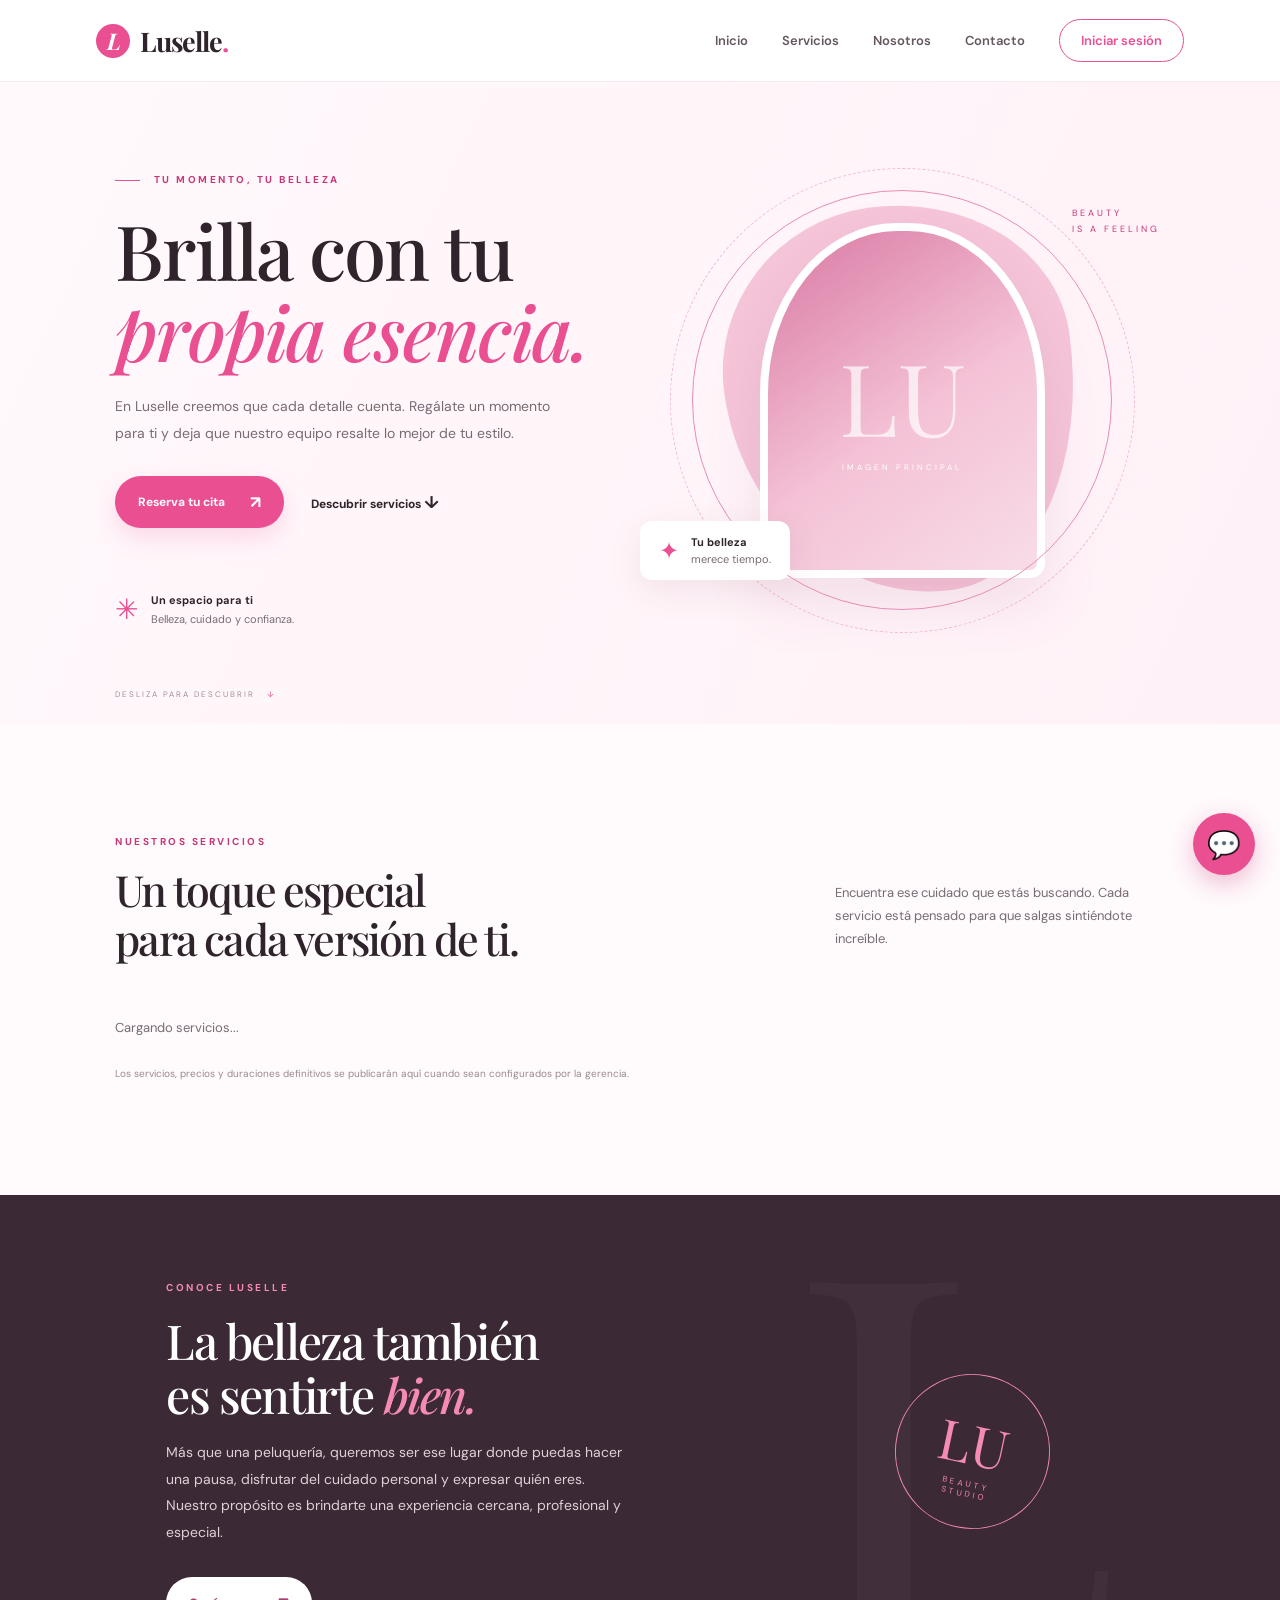
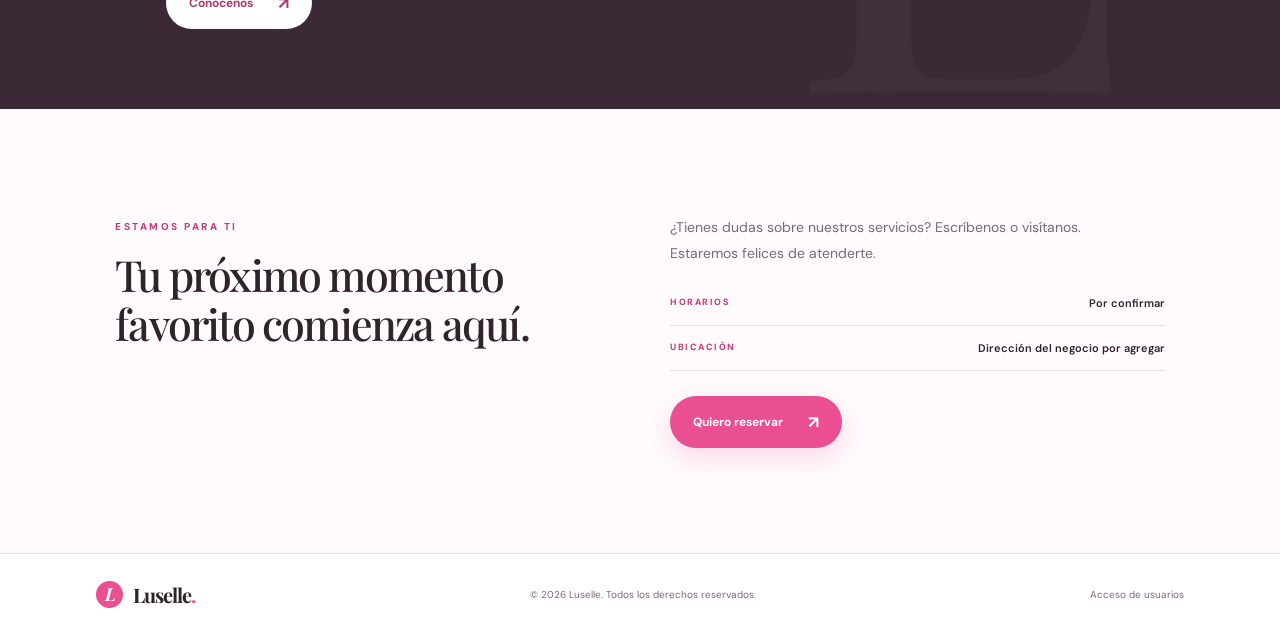
==== commit c25576fa: "Integrar chatbot virtual de Luselle" ====
--- a/index.html
+++ b/index.html
@@ -283,6 +283,66 @@
 
     </footer>
 
+        <!-- CHATBOT LUSELLE -->
+    <div class="chatbot-widget" id="chatbotWidget">
+
+        <section class="chatbot-window" id="chatbotWindow" hidden>
+
+            <header class="chatbot-header">
+                <div class="chatbot-avatar">L</div>
+
+                <div class="chatbot-header-info">
+                    <strong>Asistente Luselle</strong>
+                    <small><span class="chatbot-online"></span> En línea</small>
+                </div>
+
+                <button
+                    type="button"
+                    class="chatbot-close"
+                    id="chatbotClose"
+                    aria-label="Cerrar chat">
+                    ×
+                </button>
+            </header>
+
+            <div class="chatbot-messages" id="chatbotMessages" aria-live="polite">
+                <div class="chat-message bot-message">
+                    ¡Hola! 💗 Soy el asistente virtual de Luselle.
+                    Estoy aquí para ayudarte con nuestros servicios y resolver tus dudas.
+                </div>
+            </div>
+
+            <form class="chatbot-form" id="chatbotForm">
+                <input
+                    type="text"
+                    id="chatbotInput"
+                    placeholder="Escribe tu pregunta..."
+                    autocomplete="off"
+                    maxlength="1500"
+                    required>
+
+                <button type="submit" id="chatbotSend" aria-label="Enviar mensaje">
+                    ➤
+                </button>
+            </form>
+
+            <div class="chatbot-footer">
+                Asistente virtual de Luselle
+            </div>
+
+        </section>
+
+        <button
+            type="button"
+            class="chatbot-toggle"
+            id="chatbotToggle"
+            aria-label="Abrir asistente virtual"
+            aria-expanded="false">
+            <span id="chatbotToggleIcon">💬</span>
+        </button>
+
+    </div>
+
     <!-- JAVASCRIPT -->
     <script src="js/config.js"></script>
     <script src="js/api.js"></script>
--- a/css/styles.css
+++ b/css/styles.css
@@ -1319,3 +1319,220 @@
         padding: 13px;
     }
 }
+
+/* =========================================
+   CHATBOT FLOTANTE LUSELLE
+========================================= */
+
+.chatbot-widget {
+    position: fixed;
+    right: 25px;
+    bottom: 25px;
+    z-index: 999;
+    font-family: "DM Sans", sans-serif;
+}
+
+.chatbot-toggle {
+    width: 62px;
+    height: 62px;
+    border: none;
+    border-radius: 50%;
+    background: var(--pink);
+    color: white;
+    font-size: 27px;
+    cursor: pointer;
+    box-shadow: 0 8px 25px #c9367850;
+    transition: 0.2s ease;
+}
+
+.chatbot-toggle:hover {
+    background: var(--pink-dark);
+    transform: translateY(-3px);
+}
+
+.chatbot-window {
+    position: absolute;
+    right: 0;
+    bottom: 78px;
+    width: 350px;
+    height: 480px;
+    max-height: calc(100vh - 120px);
+    background: white;
+    border-radius: 18px;
+    overflow: hidden;
+    display: flex;
+    flex-direction: column;
+    box-shadow: 0 12px 45px #54263a30;
+    border: 1px solid var(--line);
+}
+
+.chatbot-window[hidden] {
+    display: none !important;
+}
+
+.chatbot-header {
+    min-height: 75px;
+    padding: 14px;
+    background: var(--pink);
+    color: white;
+    display: flex;
+    align-items: center;
+    gap: 11px;
+}
+
+.chatbot-avatar {
+    width: 42px;
+    height: 42px;
+    border-radius: 50%;
+    background: white;
+    color: var(--pink-dark);
+    display: grid;
+    place-items: center;
+    font-family: "Playfair Display", serif;
+    font-size: 25px;
+    font-weight: bold;
+}
+
+.chatbot-header-info {
+    display: flex;
+    flex-direction: column;
+    gap: 5px;
+    flex: 1;
+}
+
+.chatbot-header-info strong {
+    font-size: 13px;
+}
+
+.chatbot-header-info small {
+    font-size: 10px;
+}
+
+.chatbot-online {
+    display: inline-block;
+    width: 7px;
+    height: 7px;
+    border-radius: 50%;
+    background: #a8f5b5;
+    margin-right: 4px;
+}
+
+.chatbot-close {
+    border: none;
+    background: transparent;
+    color: white;
+    font-size: 27px;
+    cursor: pointer;
+}
+
+.chatbot-messages {
+    flex: 1;
+    padding: 17px;
+    overflow-y: auto;
+    display: flex;
+    flex-direction: column;
+    gap: 12px;
+    background: #fffafd;
+}
+
+.chat-message {
+    max-width: 85%;
+    padding: 11px 13px;
+    border-radius: 13px;
+    font-size: 12px;
+    line-height: 1.6;
+    white-space: pre-wrap;
+    overflow-wrap: anywhere;
+}
+
+.bot-message {
+    align-self: flex-start;
+    background: #fce8f1;
+    color: var(--ink);
+    border-bottom-left-radius: 3px;
+}
+
+.user-message {
+    align-self: flex-end;
+    background: var(--pink);
+    color: white;
+    border-bottom-right-radius: 3px;
+}
+
+.chatbot-form {
+    padding: 12px;
+    display: flex;
+    gap: 8px;
+    border-top: 1px solid var(--line);
+    background: white;
+}
+
+.chatbot-form input {
+    flex: 1;
+    min-width: 0;
+    border: 1px solid var(--line);
+    border-radius: 25px;
+    padding: 11px 14px;
+    font-size: 12px;
+    outline: none;
+}
+
+.chatbot-form input:focus {
+    border-color: var(--pink);
+}
+
+.chatbot-form button {
+    width: 39px;
+    height: 39px;
+    flex-shrink: 0;
+    border: none;
+    border-radius: 50%;
+    background: var(--pink);
+    color: white;
+    font-size: 18px;
+    cursor: pointer;
+}
+
+.chatbot-form button:disabled {
+    opacity: 0.5;
+    cursor: not-allowed;
+}
+
+.chatbot-footer {
+    padding: 7px;
+    text-align: center;
+    color: #a18d97;
+    font-size: 9px;
+    background: white;
+}
+
+.chatbot-typing {
+    color: var(--muted);
+    font-size: 11px;
+    font-style: italic;
+    align-self: flex-start;
+    padding: 5px;
+}
+
+/* Adaptación para celulares */
+
+@media (max-width: 430px) {
+    .chatbot-widget {
+        right: 15px;
+        bottom: 15px;
+    }
+
+    .chatbot-window {
+        position: fixed;
+        left: 12px;
+        right: 12px;
+        bottom: 88px;
+        width: auto;
+        height: min(480px, calc(100dvh - 115px));
+    }
+
+    .chatbot-toggle {
+        width: 57px;
+        height: 57px;
+    }
+}
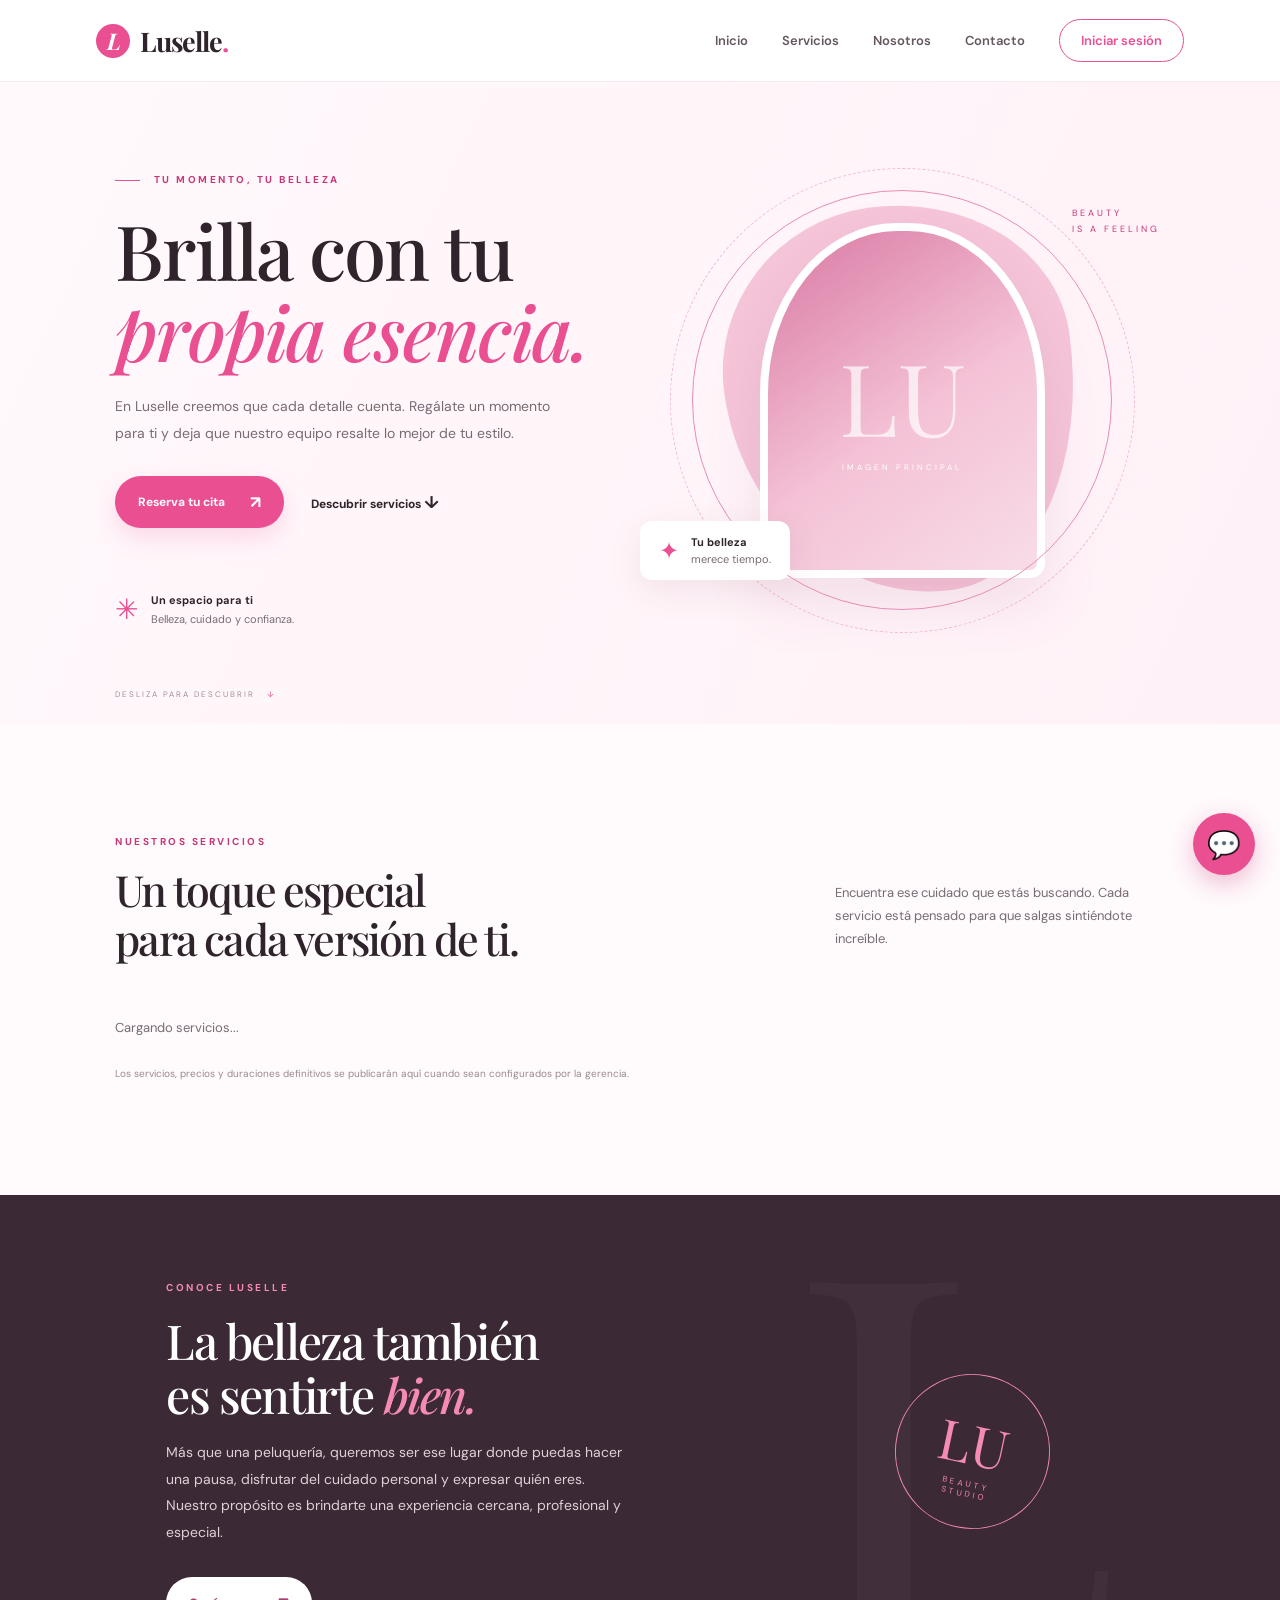
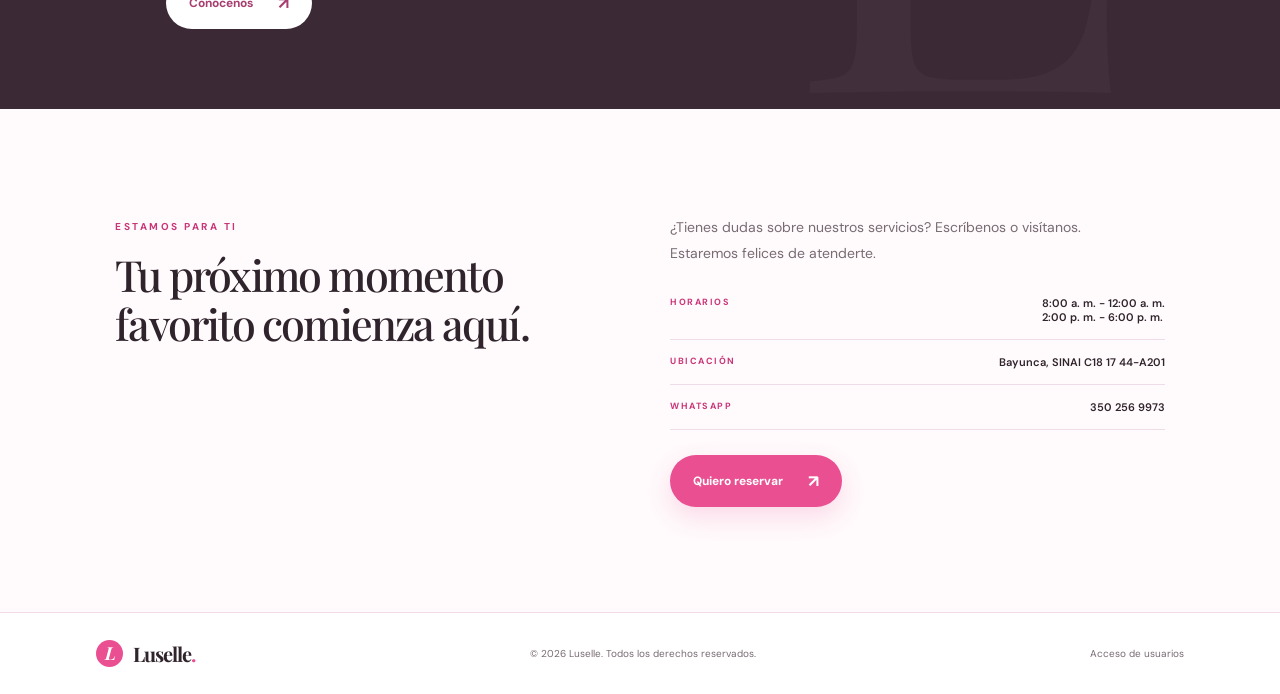
==== commit 4a98dd57: "version 1.1 de luselle" ====
--- a/index.html
+++ b/index.html
@@ -221,6 +221,7 @@
 
         </section>
 
+        
         <!-- CONTACTO -->
         <section class="contact-section section" id="contacto">
 
@@ -245,15 +246,28 @@
 
                 <div class="contact-line">
                     <span>HORARIOS</span>
-                    <strong>Por confirmar</strong>
+                    <strong>8:00 a. m. - 12:00 a. m.<br>
+                        2:00 p. m. - 6:00 p. m.</strong>
                 </div>
 
                 <div class="contact-line">
                     <span>UBICACIÓN</span>
-                    <strong>Dirección del negocio por agregar</strong>
-                </div>
-
-                <a class="button button-primary" href="login.html">
+                    <strong>Bayunca, SINAI C18 17 44-A201</strong>
+                </div>
+
+                <div class="contact-line">
+                    <span>WHATSAPP</span>
+                    <strong>
+                        <a href="https://wa.me/573502569973"
+                        target="_blank"
+                        rel="noopener noreferrer">
+                            350 256 9973
+                        </a>
+                    </strong>
+                </div>
+
+                <a class="button button-primary"
+                href="login.html">
                     Quiero reservar
                     <span>↗</span>
                 </a>
@@ -261,6 +275,7 @@
             </div>
 
         </section>
+
 
     </main>
 
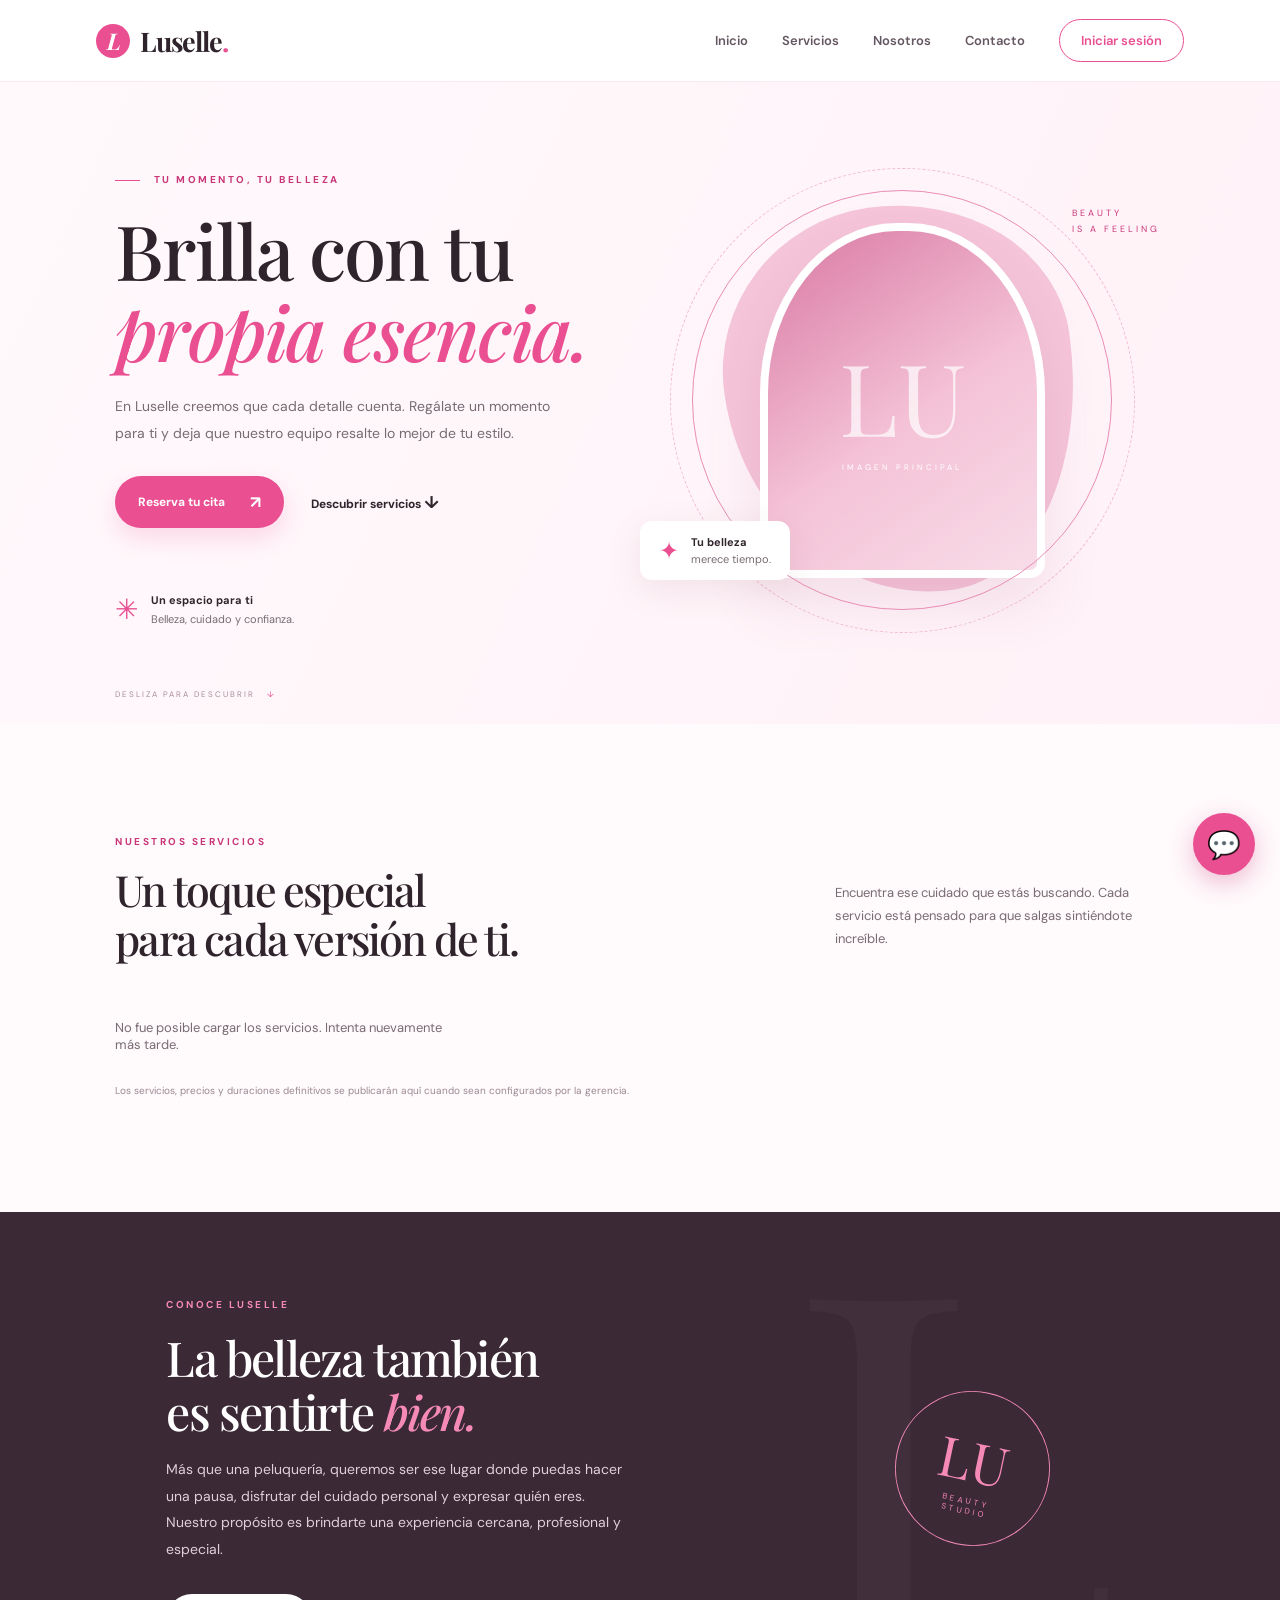
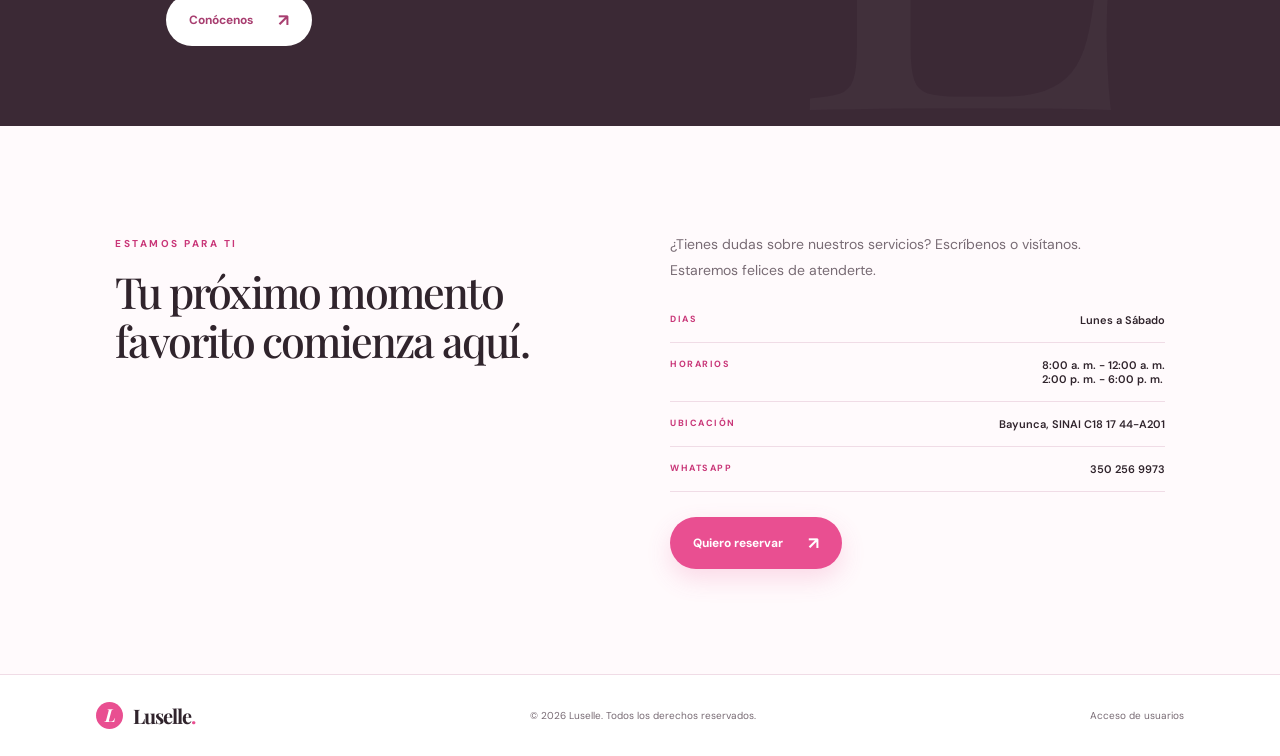
==== commit eca22788: "version 1.4 de luselle" ====
--- a/index.html
+++ b/index.html
@@ -245,6 +245,11 @@
                 </p>
 
                 <div class="contact-line">
+                    <span>DIAS</span>
+                    <strong>Lunes a Sábado</strong>
+                </div>
+
+                <div class="contact-line">
                     <span>HORARIOS</span>
                     <strong>8:00 a. m. - 12:00 a. m.<br>
                         2:00 p. m. - 6:00 p. m.</strong>
